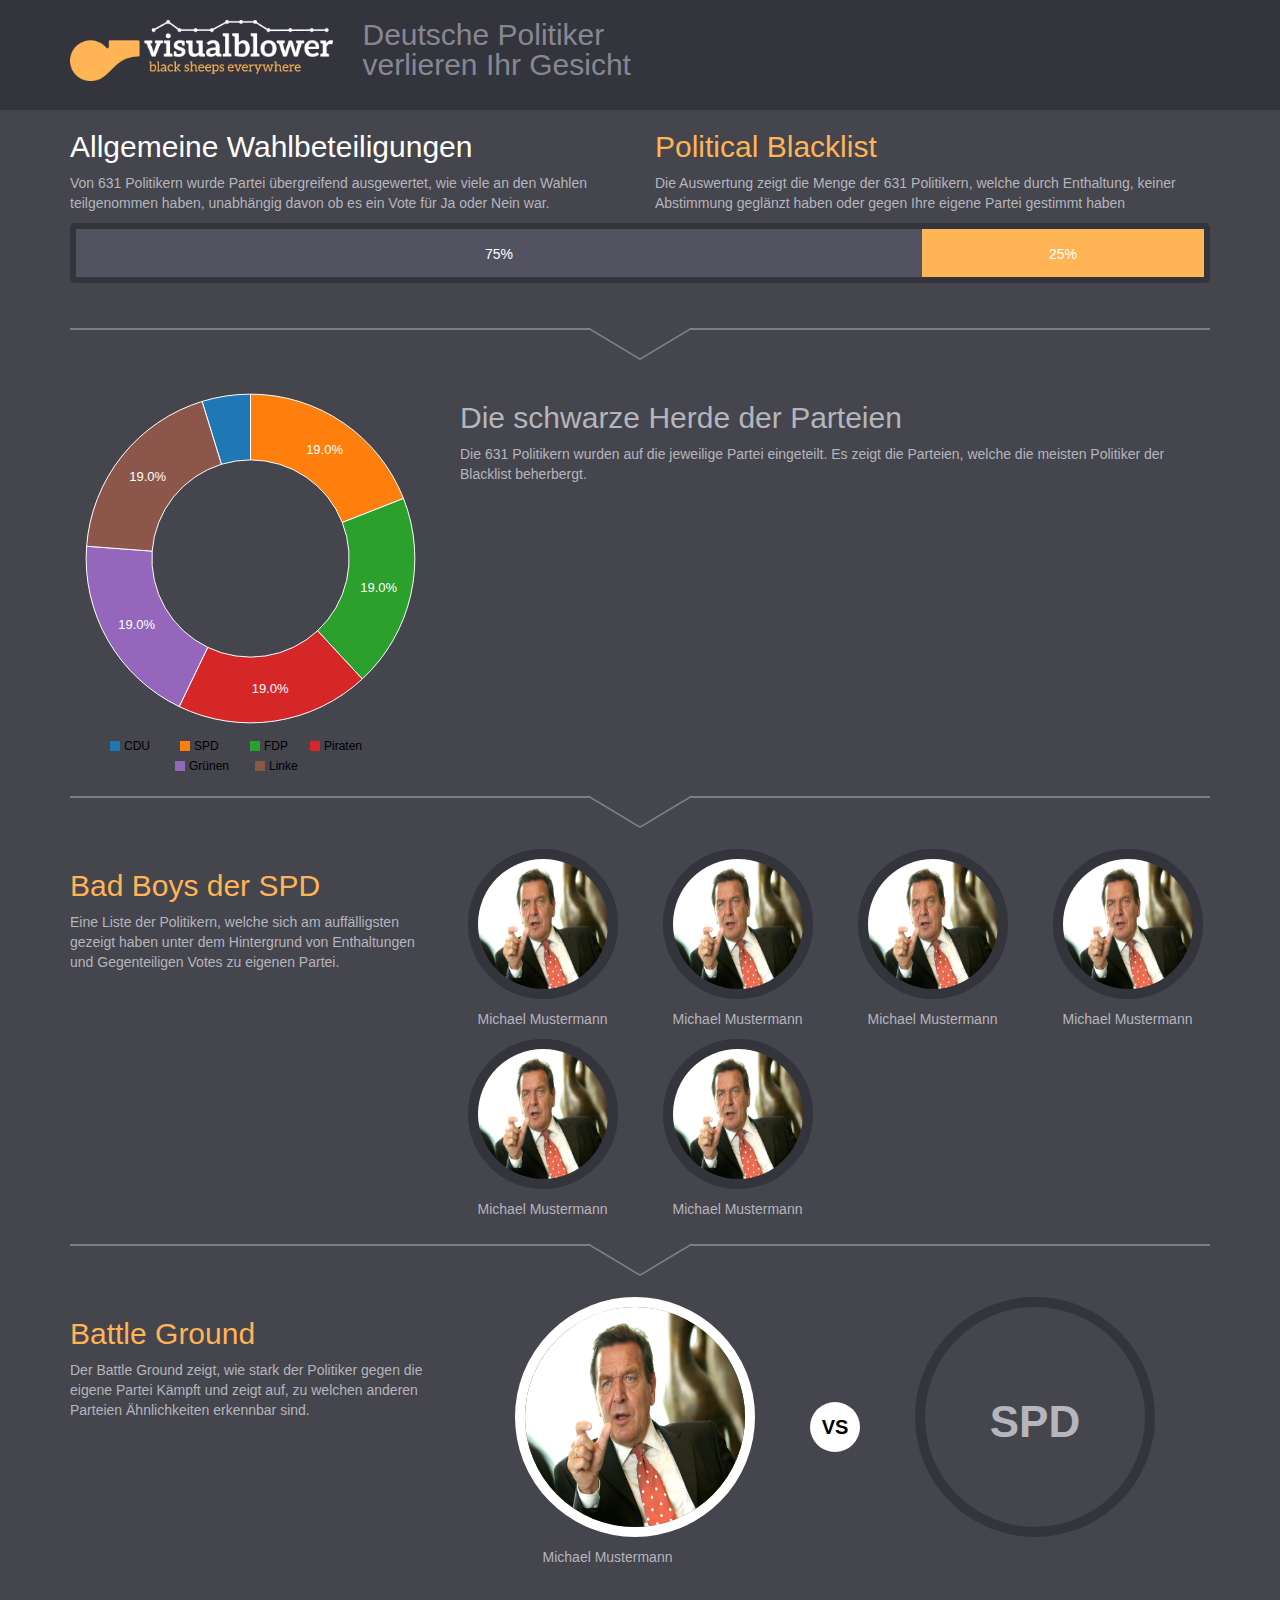
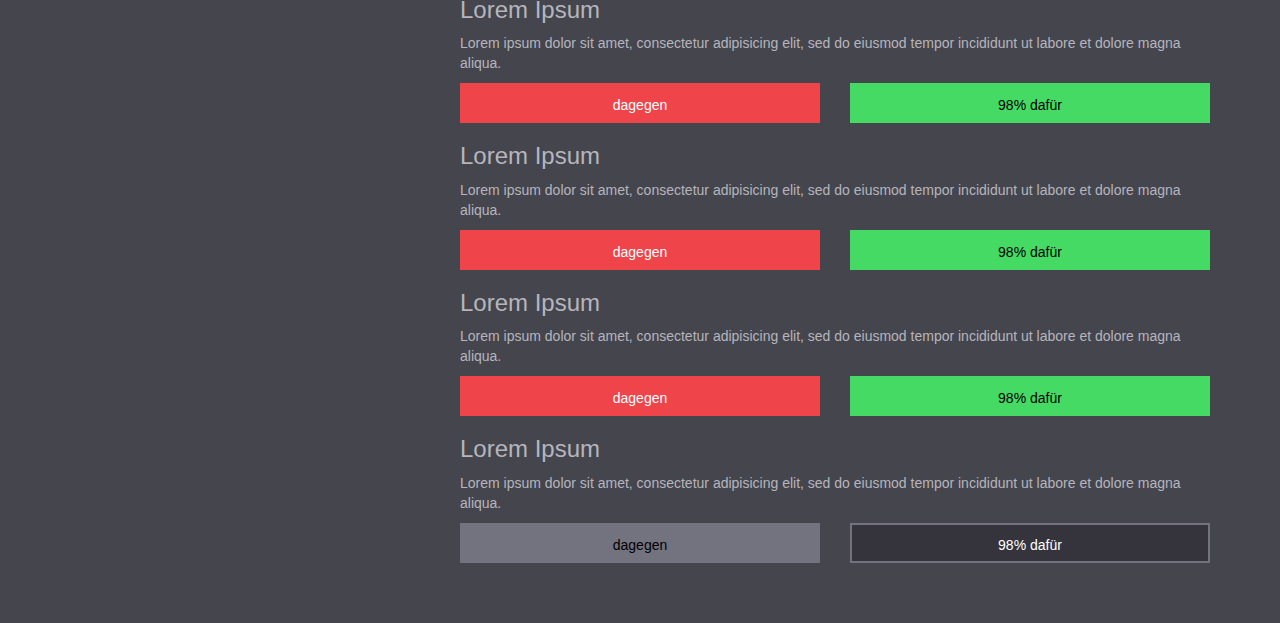
==== htdocs/index3.html @ 6023934c "Add separator and update markup" ====
<!DOCTYPE html>
<html>
  <head>
    <title>
      Visualblower
    </title>
    <meta charset="utf-8">
    <link rel="stylesheet" href="css/bootstrap.min.css" />
    <link rel="stylesheet" href="css/bootstrap-theme.min.css" />
    <link href="css/c3.css" rel="stylesheet" type="text/css" />
    <script src="js/d3.v3.min.js" charset="utf-8"></script>
    <script src="js/c3.min.js" charset="utf-8"></script>
    <script src="js/underscore.js" charset="utf-8"></script>
    <script src="js/jquery-1.11.1.min.js" charset="utf-8"></script>
    <script src="data/output.js" charset="utf-8"></script>
    <script type="text/javascript" charset="utf-8">
      $(function() {
        
        var irregularities_grouped_in_parties = c3.generate({
          bindto: '#irregularities_grouped_in_parties_chart',
          data: {
            columns: [
              ['CDU', 30],
              ['SPD', 120],
              ['FDP', 120],
              ['Piraten', 120],
              ['Grünen', 120],
              ['Linke', 120]
            ],
            type: 'donut'
          },
          donut: {
            onclick: function (d, i) { console.log(d, i); },
            onmouseover: function (d, i) { console.log(d, i); },
            onmouseout: function (d, i) { console.log(d, i); }
          }
        });
        
      });
    </script>
    <style type="text/css" media="screen">
      body {
        background-color: #45454d;
        color: #b5b5bd;
      }
      
      .separator {
        background-image: url("images/separator.png");
        height: 33px;
        background-repeat: no-repeat;
        background-position: center;
        margin-top: 15px;
        margin-bottom: 20px;
      }
      
      #irregularities_grouped_in_parties_chart {
        height: 400px;
      }
      
      /************************************/
      
      .regular-people-description {
        
      }
      
      .regular-people-description h2 {
        color: #FFFFFF;
      }
      
      .irregular-people-description {
      }
      
      .irregular-people-description h2 {
        color: #ffb456;
      }
      
      .bar-chart {
        background-color: #525260;
        height: 60px;
        overflow: hidden;
        margin-bottom: 30px;
        overflow: hidden;
        border-radius: 5px;
        border: 6px solid #34343c;
        text-align: center;
        color: #FFFFFF;
        line-height: 50px;
      }
      
      .bar-chart .regular {
        background-color: #525260;
        width: 75%;
        height: 60px;
        float: left;
      }
      
      .bar-chart .irregular {
        background-color: #ffb456;
        width: 25%;
        height: 60px;
        float: left;
      }
      
      
      
      
      .irregularities-grouped-in-parties {
      }
      
      .irregularities-grouped-in-parties h2 {
        color: #ffb456;
      }
      
      
      
      
      .bad-boys {
        
      }
      
      .bad-boys h2 {
        color: #ffb456;
      }
      
      .head-with-name-label {
        
      }
      
      .head-with-name-label .head {
        width: 150px;
        height: 150px;
        margin: 0 auto;
      }
      
      .head-with-name-label .head img {
        width: 150px;
        height: 150px;
        border-radius: 75px;
        border: 10px solid #34343c;
      }
      
      .head-with-name-label:hover .head img {
        border: 10px solid #FFFFFF;
      }
      
      .head-with-name-label .name-label {
        text-align: center;
        margin-bottom: 10px;
        padding-top: 10px;
      }
      
      
      
      .battle-ground {
      }
      
      .battle-ground h2 {
        color: #ffb456;
      }
      
      
      .versus-head-with-name-label {
        
      }
      
      .versus-head-with-name-label .head {
        width: 240px;
        height: 240px;
        margin: 0 0 0 auto;
      }
      
      .versus-head-with-name-label .head img {
        width: 240px;
        height: 240px;
        border-radius: 120px;
        border: 10px solid #FFFFFF;
      }
      
      .versus-head-with-name-label .name-label {
        text-align: center;
        margin-bottom: 10px;
        padding-top: 10px;
      }
      
      
      
      
      
      .declined div {
        height: 40px;
        line-height: 40px;
        background-color: #F0444B;
        border: 2px solid #F0444B;
        color: #FFFFFF;
        text-align: center;
      }
      
      .accepted div {
        height: 40px;
        line-height: 40px;
        background-color: #45DA64;
        border: 2px solid #45DA64;
        color: #000000;
        text-align: center;
      }
      
      .without-vote div {
        height: 40px;
        line-height: 40px;
        background-color: #737380;
        border: 2px solid #737380;
        color: #000000;
        text-align: center;
      }
      
      .avoided-vote div {
        height: 40px;
        line-height: 40px;
        background-color: #35343C;
        border: 2px solid #737380;
        color: #FFFFFF;
        text-align: center;
      }
      
      .versus-head {
        
      }
      
      .versus-label {
      }
      
      .versus-label .versus-label-text {
        width: 50px;
        height: 50px;
        text-align: center;
        line-height: 50px;
        background-color: #FFFFFF;
        border-radius: 25px;
        font-size: 20px;
        color: black;
        font-weight: bold;
        text-transform: uppercase;
        padding: 0;
        margin-top: 105px;
        margin-left: auto;
        margin-right: auto;
      }
      
      
      .versus-party-name {
        width: 240px;
        height: 240px;
        border-radius: 120px;
        border: 10px solid #34343c;
        text-align: center;
        line-height: 230px;
        font-size: 44px;
        font-weight: bold;
        margin: 0 auto 0 0;
      }
      
    </style>
  </head>
  <body>
    
    <div style="background-color: #34343C; padding-top: 20px; padding-bottom: 20px;">
      <div class="container">
        <div class="row">
          <div class="col-md-3">
            <img src="images/visualblower-logo.png" style="width: 100%" />
          </div>
          <div class="col-md-9" style="color: #878793; font-size: 30px; font-weight: 400; line-height: 1em;">
            <p>Deutsche Politiker<br />
            verlieren Ihr Gesicht</p>
          </div>
        </div>
      </div>
    </div>
    
    <div class="container">
      <div class="row">
        <div class="col-md-6 regular-people-description">
          <h2>Allgemeine Wahlbeteiligungen</h2>
          <p>Von 631 Politikern wurde Partei übergreifend ausgewertet, wie viele an den Wahlen teilgenommen haben, unabhängig davon ob es ein Vote für Ja oder Nein war.</p>
        </div>
        <div class="col-md-6 irregular-people-description">
          <h2>Political Blacklist</h2>
          <p>Die Auswertung zeigt die Menge der 631 Politikern, welche durch Enthaltung, keiner Abstimmung geglänzt haben oder gegen Ihre eigene Partei gestimmt haben</p>
        </div>
        <div class="col-md-12">
          <div class="bar-chart">
            <div class="regular">75%</div>
            <div class="irregular">25%</div>
          </div>
        </div>
      </div>
      
      <div class="separator"></div>
      
      <div class="row">
        <div class="col-md-4 irregularities-grouped-in-parties">
          <div id="irregularities_grouped_in_parties_chart"></div>
        </div>
        <div class="col-md-8">
          <h2>Die schwarze Herde der Parteien</h2>
          <p>Die 631 Politikern wurden auf die jeweilige Partei eingeteilt. Es zeigt die Parteien, welche die meisten Politiker der Blacklist beherbergt.</p>
        </div>
      </div>
      
      <div class="separator"></div>
      
      <div class="row">
        <div class="col-md-4 bad-boys">
          <h2>Bad Boys der SPD</h2>
          <p>Eine Liste der Politikern, welche sich am auffälligsten gezeigt haben unter dem Hintergrund von Enthaltungen und Gegenteiligen Votes zu eigenen Partei.</p>
        </div>
        <div class="col-md-8">
          <div class="row">
            
            <div class="col-xs-3">
              <div class="head-with-name-label">
                <div class="head">
                  <img src="images/head.jpg" style="width: 100%;" />
                </div>
                <div class="name-label">
                  Michael Mustermann
                </div>
              </div>
            </div>
            
            <div class="col-xs-3">
              <div class="head-with-name-label">
                <div class="head">
                  <img src="images/head.jpg" style="width: 100%;" />
                </div>
                <div class="name-label">
                  Michael Mustermann
                </div>
              </div>
            </div>
            
            <div class="col-xs-3">
              <div class="head-with-name-label">
                <div class="head">
                  <img src="images/head.jpg" style="width: 100%;" />
                </div>
                <div class="name-label">
                  Michael Mustermann
                </div>
              </div>
            </div>
            
            <div class="col-xs-3">
              <div class="head-with-name-label">
                <div class="head">
                  <img src="images/head.jpg" style="width: 100%;" />
                </div>
                <div class="name-label">
                  Michael Mustermann
                </div>
              </div>
            </div>
            
            <div class="col-xs-3">
              <div class="head-with-name-label">
                <div class="head">
                  <img src="images/head.jpg" style="width: 100%;" />
                </div>
                <div class="name-label">
                  Michael Mustermann
                </div>
              </div>
            </div>
            
            <div class="col-xs-3">
              <div class="head-with-name-label">
                <div class="head">
                  <img src="images/head.jpg" style="width: 100%;" />
                </div>
                <div class="name-label">
                  Michael Mustermann
                </div>
              </div>
            </div>
            
          </div>
        </div>
      </div>
      
      <div class="separator"></div>
      
      <div class="row">
        <div class="col-md-4 battle-ground">
          <h2>Battle Ground</h2>
          <p>Der Battle Ground zeigt, wie stark der Politiker gegen die eigene Partei Kämpft und zeigt auf, zu welchen anderen Parteien Ähnlichkeiten erkennbar sind.</p>
        </div>
        <div class="col-md-8">
          <div class="row">
            <div class="col-md-5 versus-head">
              
              
              <div class="versus-head-with-name-label">
                <div class="head">
                  <img src="images/head.jpg" style="width: 100%;" />
                </div>
                <div class="name-label">
                  Michael Mustermann
                </div>
              </div>
              
            </div>
            
            
            
            <div class="col-md-2 versus-label">
              <div class="versus-label-text">
                vs
              </div>
            </div>
            
            
            <div class="col-md-5 versus-party">
              
              
              <div class="versus-party-name">
                SPD
              </div>
              
              
            </div>
          </div>
          <div class="row">
            <div class="col-md-12">
              <h3>Lorem Ipsum</h3>
              <p>Lorem ipsum dolor sit amet, consectetur adipisicing elit, sed do eiusmod tempor incididunt ut labore et dolore magna aliqua. </p>
            </div>
            <div class="col-md-6 declined">
              <div>dagegen</div>
            </div>
            <div class="col-md-6 accepted">
              <div>98% dafür</div>
            </div>
          </div>
          <div class="row">
            <div class="col-md-12">
              <h3>Lorem Ipsum</h3>
              <p>Lorem ipsum dolor sit amet, consectetur adipisicing elit, sed do eiusmod tempor incididunt ut labore et dolore magna aliqua. </p>
            </div>
            <div class="col-md-6 declined">
              <div>dagegen</div>
            </div>
            <div class="col-md-6 accepted">
              <div>98% dafür</div>
            </div>
          </div>
          <div class="row">
            <div class="col-md-12">
              <h3>Lorem Ipsum</h3>
              <p>Lorem ipsum dolor sit amet, consectetur adipisicing elit, sed do eiusmod tempor incididunt ut labore et dolore magna aliqua. </p>
            </div>
            <div class="col-md-6 declined">
              <div>dagegen</div>
            </div>
            <div class="col-md-6 accepted">
              <div>98% dafür</div>
            </div>
          </div>
          <div class="row">
            <div class="col-md-12">
              <h3>Lorem Ipsum</h3>
              <p>Lorem ipsum dolor sit amet, consectetur adipisicing elit, sed do eiusmod tempor incididunt ut labore et dolore magna aliqua. </p>
            </div>
            <div class="col-md-6 without-vote">
              <div>dagegen</div>
            </div>
            <div class="col-md-6 avoided-vote">
              <div>98% dafür</div>
            </div>
          </div>
        </div>
      </div>
      
      <br />
      <br />
      <br />
      
    </div>
    
    
  </body>
</html>
---- htdocs/css/c3.css ----
/*-- Chart --*/

.c3 svg {
  font: 10px sans-serif;
}
.c3 path, .c3 line {
  fill: none;
  stroke: #000;
}
.c3 text {
  -webkit-user-select: none;
     -moz-user-select: none;
          user-select: none;
}

.c3-legend-item-tile,
.c3-xgrid-focus,
.c3-ygrid,
.c3-event-rect,
.c3-bars path {
  shape-rendering: crispEdges;
}

.c3-chart-arc path {
  stroke: #fff;

}
.c3-chart-arc text {
  fill: #fff;
  font-size: 13px;
}

/*-- Axis --*/

.c3-axis-x .tick {
}
.c3-axis-x-label {
}

.c3-axis-y .tick {
}
.c3-axis-y-label {
}

.c3-axis-y2 .tick {
}
.c3-axis-y2-label {
}

/*-- Grid --*/

.c3-grid line {
  stroke: #aaa;
}
.c3-grid text {
  fill: #aaa;
}
.c3-xgrid, .c3-ygrid {
  stroke-dasharray: 3 3;
}
.c3-xgrid-focus {
}

/*-- Text on Chart --*/

.c3-text {
}

.c3-text.c3-empty {
  fill: #808080;
  font-size: 2em;
}

/*-- Line --*/

.c3-line {
  stroke-width: 1px;
}
/*-- Point --*/

.c3-circle._expanded_ {
  stroke-width: 1px;
  stroke: white;
}
.c3-selected-circle {
  fill: white;
  stroke-width: 2px;
}

/*-- Bar --*/

.c3-bar {
  stroke-width: 0;
}
.c3-bar._expanded_ {
  fill-opacity: 0.75;
}

/*-- Arc --*/

.c3-chart-arcs-title {
  font-size: 1.3em;
}

/*-- Focus --*/

.c3-target.c3-focused path.c3-line, .c3-target.c3-focused path.c3-step {
  stroke-width: 2px;
}

/*-- Region --*/

.c3-region {
  fill: steelblue;
  fill-opacity: .1;
}

/*-- Brush --*/

.c3-brush .extent {
  fill-opacity: .1;
}

/*-- Select - Drag --*/

.c3-dragarea {
}

/*-- Legend --*/

.c3-legend-item {
  font-size: 12px;
}

/*-- Tooltip --*/

.c3-tooltip {
  border-collapse:collapse;
  border-spacing:0;
  background-color:#fff;
  empty-cells:show;
  -webkit-box-shadow: 7px 7px 12px -9px rgb(119,119,119);
     -moz-box-shadow: 7px 7px 12px -9px rgb(119,119,119);
          box-shadow: 7px 7px 12px -9px rgb(119,119,119);
  opacity: 0.9;
}
.c3-tooltip tr {
  border:1px solid #CCC;
}
.c3-tooltip th {
  background-color: #aaa;
  font-size:14px;
  padding:2px 5px;
  text-align:left;
  color:#FFF;
}
.c3-tooltip td {
  font-size:13px;
  padding: 3px 6px;
  background-color:#fff;
  border-left:1px dotted #999;
}
.c3-tooltip td > span {
  display: inline-block;
  width: 10px;
  height: 10px;
  margin-right: 6px;
}
.c3-tooltip td.value{
  text-align: right;
}

.c3-area {
  stroke-width: 0;
  opacity: 0.2;
}

.c3-chart-arcs .c3-chart-arcs-background {
  fill: #e0e0e0;
  stroke: none;
}
.c3-chart-arcs .c3-chart-arcs-gauge-unit {
  fill: #000;
  font-size: 16px;
}
.c3-chart-arcs .c3-chart-arcs-gauge-max {
  fill: #777;
}
.c3-chart-arcs .c3-chart-arcs-gauge-min {
  fill: #777;
}

.c3-chart-arc .c3-gauge-value {
  fill: #000;
  font-size: 28px;
}
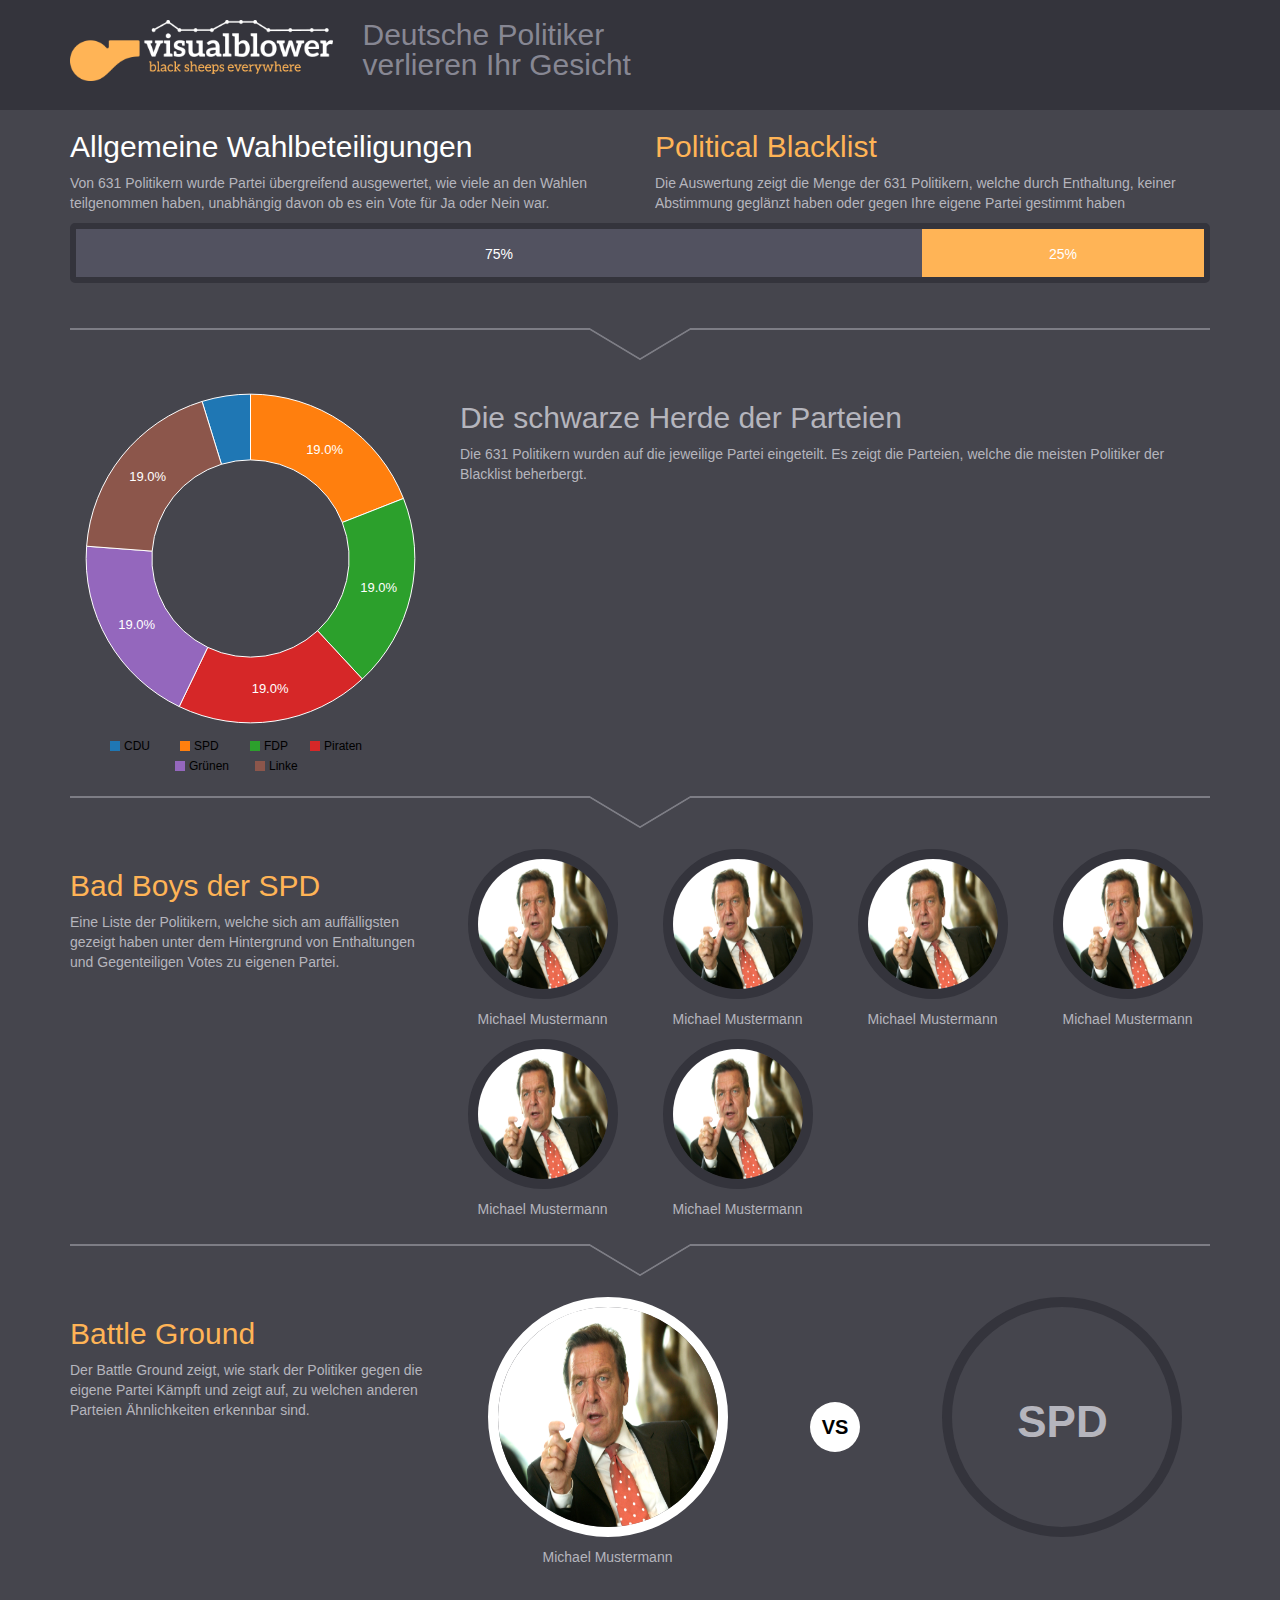
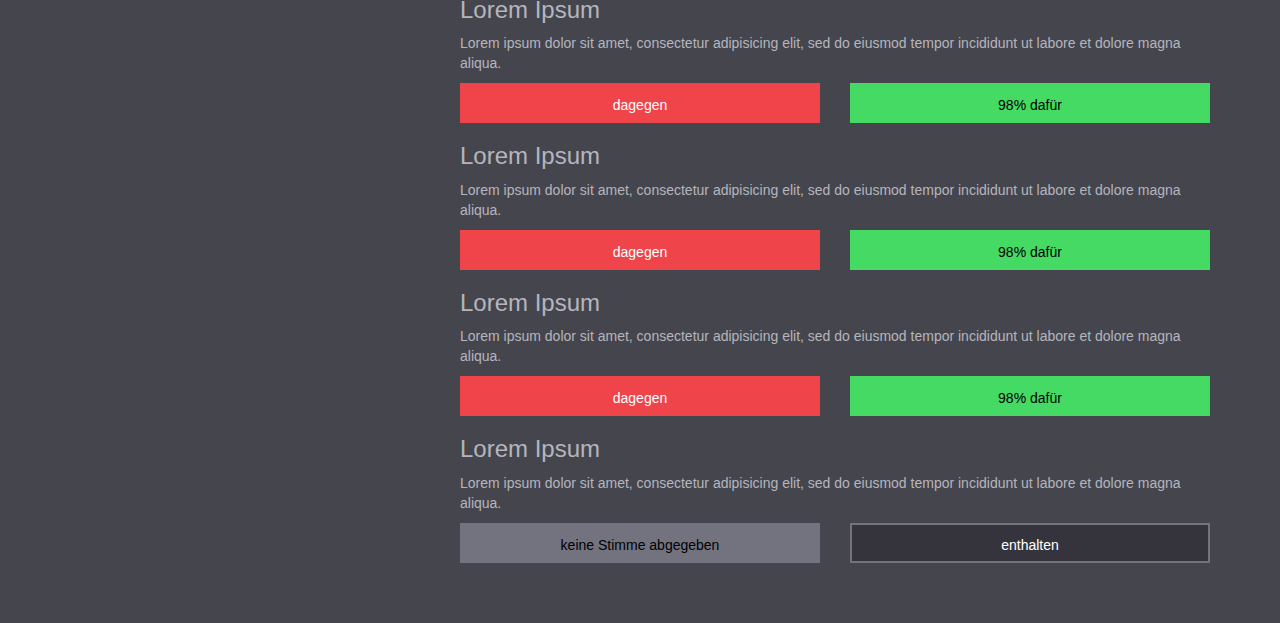
==== commit 5c1add1f: "Update Heads, update text and styles for vs section" ====
--- a/htdocs/index3.html
+++ b/htdocs/index3.html
@@ -166,7 +166,7 @@
       .versus-head-with-name-label .head {
         width: 240px;
         height: 240px;
-        margin: 0 0 0 auto;
+        margin: 0 auto 0 auto;
       }
       
       .versus-head-with-name-label .head img {
@@ -256,7 +256,7 @@
         line-height: 230px;
         font-size: 44px;
         font-weight: bold;
-        margin: 0 auto 0 0;
+        margin: 0 auto 0 auto;
       }
       
     </style>
@@ -471,10 +471,10 @@
               <p>Lorem ipsum dolor sit amet, consectetur adipisicing elit, sed do eiusmod tempor incididunt ut labore et dolore magna aliqua. </p>
             </div>
             <div class="col-md-6 without-vote">
-              <div>dagegen</div>
+              <div>keine Stimme abgegeben</div>
             </div>
             <div class="col-md-6 avoided-vote">
-              <div>98% dafür</div>
+              <div>enthalten</div>
             </div>
           </div>
         </div>
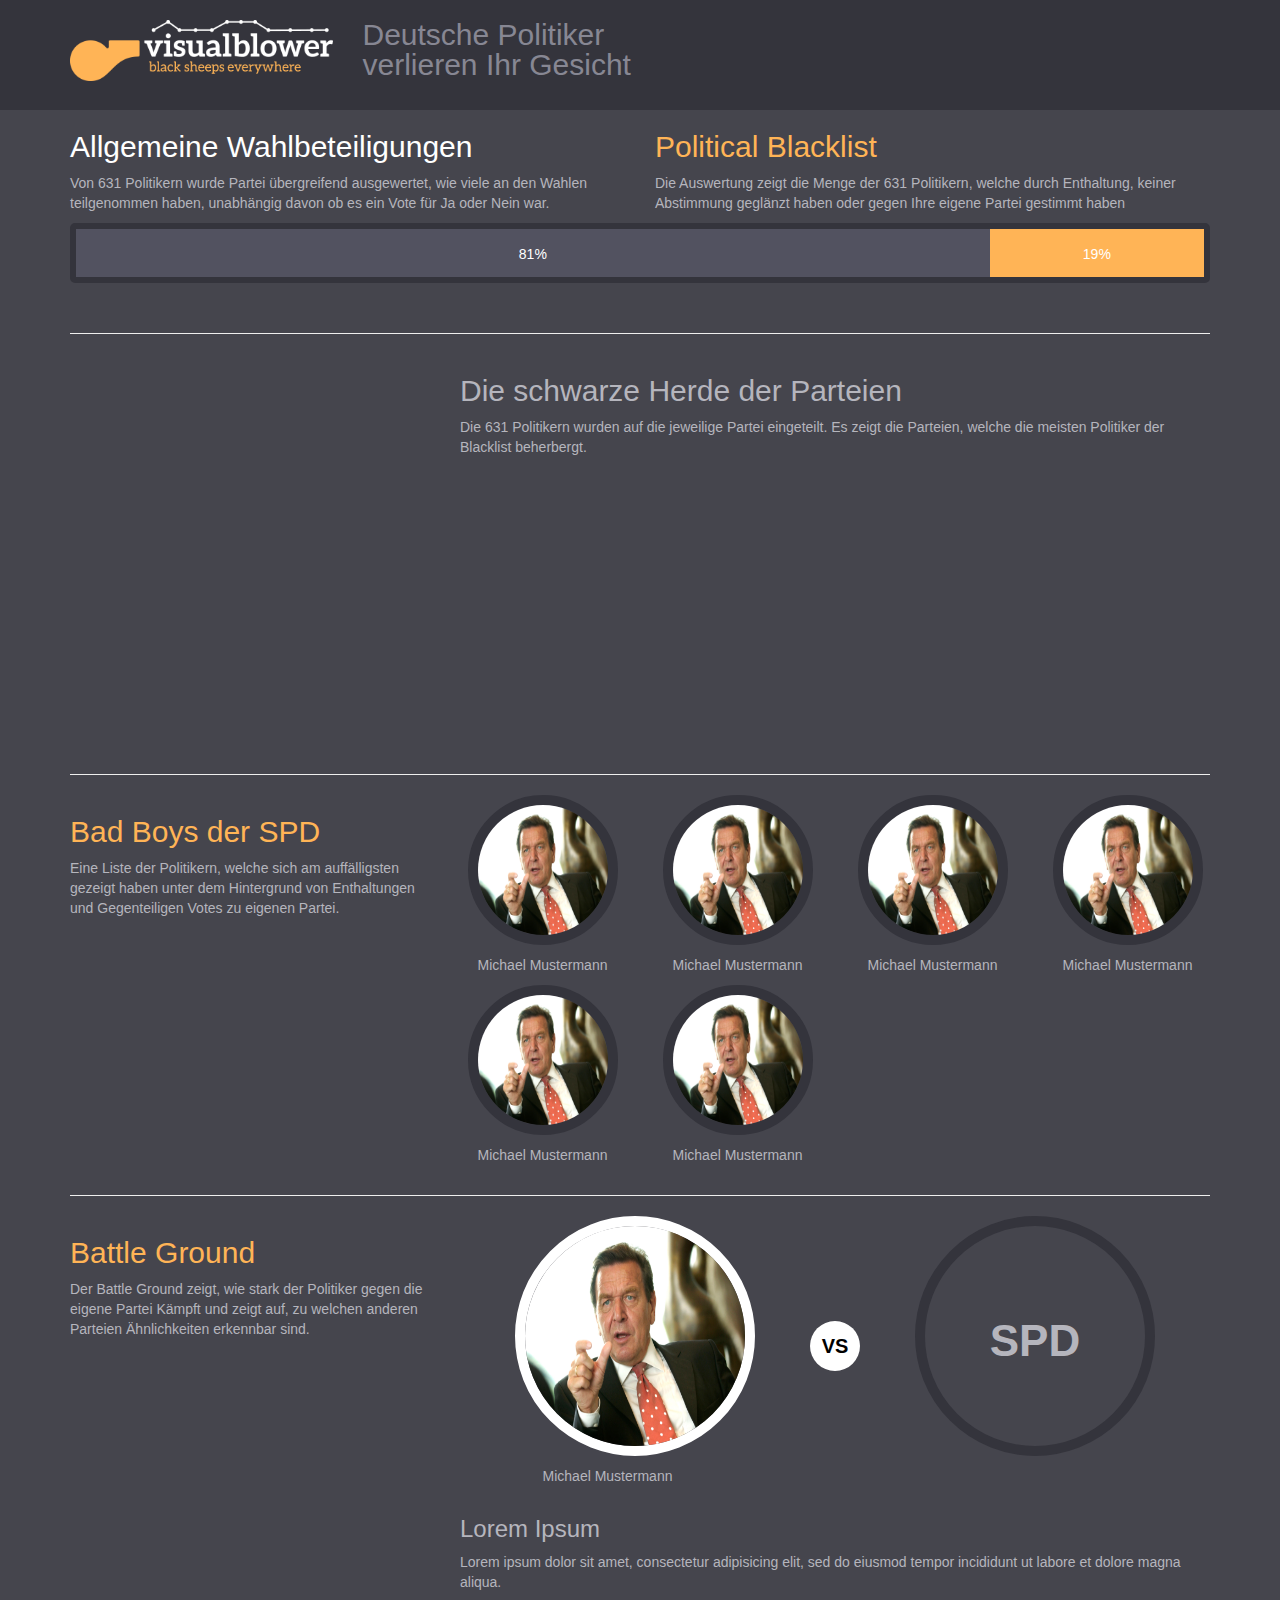
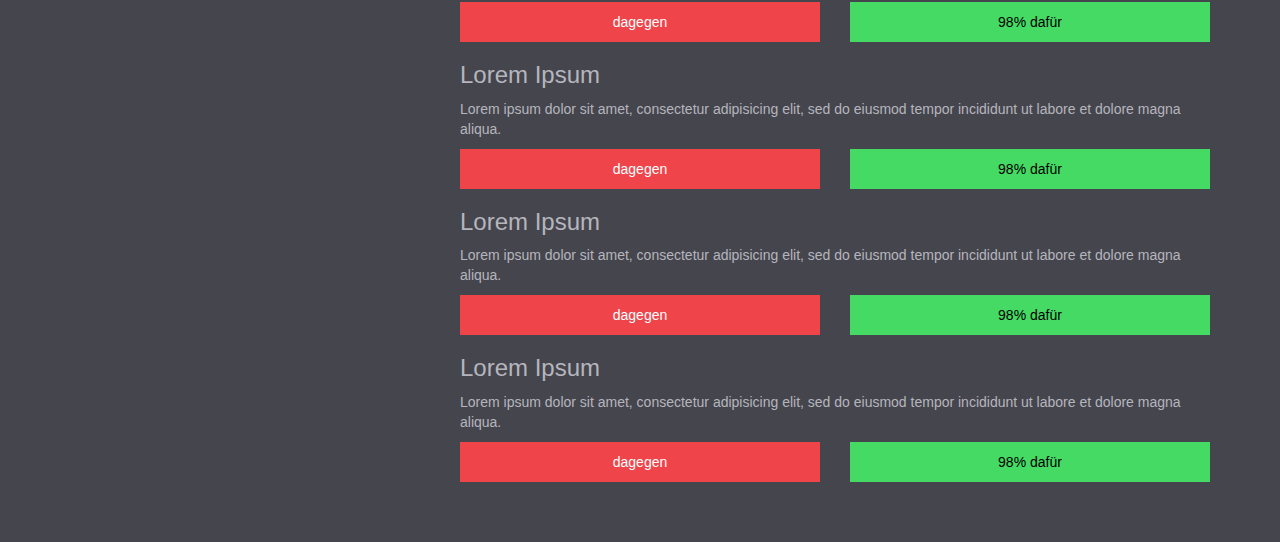
==== commit 610d6640: "Daten anbindung" ====
--- a/htdocs/index3.html
+++ b/htdocs/index3.html
@@ -15,18 +15,42 @@
     <script src="data/output.js" charset="utf-8"></script>
     <script type="text/javascript" charset="utf-8">
       $(function() {
-        
+
+        var irregularities_grouped_in_parties_data;
+
+        // Gauge
+
+        var tot_reg = parseInt(100.0 * (outputData.totals.count - outputData.totals.badboys)/outputData.totals.count + .5);
+        var tot_irr = parseInt(100.0 * outputData.totals.badboys/outputData.totals.count + .5);
+        $('div.regular').width(tot_reg + '%');
+        $('div.irregular').width(tot_irr + '%');
+        $('div.regular').text(tot_reg + '%');
+        $('div.irregular').text(tot_irr + '%');
+        $('div.regular').click(function() {
+            irregularities_grouped_in_parties.load({
+                columns: _.chain(outputData.parties)
+                    .map(function(party) { return [party['name'], party['count']] } )
+                    .value(),
+            });
+        });
+        $('div.irregular').click(function() {
+            irregularities_grouped_in_parties.load({
+                columns: _.chain(outputData.parties)
+                    .map(function(party) { return [party['name'], party['count']] } )
+                    .value(),
+            });
+        });
+
+        // Pie chart
+
+        irregularities_grouped_in_parties_data = _.chain(outputData.parties)
+            .map(function(party) { return [party['name'], party['count']] } )
+            .value();
+
         var irregularities_grouped_in_parties = c3.generate({
           bindto: '#irregularities_grouped_in_parties_chart',
           data: {
-            columns: [
-              ['CDU', 30],
-              ['SPD', 120],
-              ['FDP', 120],
-              ['Piraten', 120],
-              ['Grünen', 120],
-              ['Linke', 120]
-            ],
+            columns: irregularities_grouped_in_parties_data,
             type: 'donut'
           },
           donut: {
@@ -35,7 +59,7 @@
             onmouseout: function (d, i) { console.log(d, i); }
           }
         });
-        
+
       });
     </script>
     <style type="text/css" media="screen">
@@ -43,37 +67,28 @@
         background-color: #45454d;
         color: #b5b5bd;
       }
-      
-      .separator {
-        background-image: url("images/separator.png");
-        height: 33px;
-        background-repeat: no-repeat;
-        background-position: center;
-        margin-top: 15px;
-        margin-bottom: 20px;
-      }
-      
+
       #irregularities_grouped_in_parties_chart {
         height: 400px;
       }
-      
+
       /************************************/
-      
+
       .regular-people-description {
-        
-      }
-      
+
+      }
+
       .regular-people-description h2 {
         color: #FFFFFF;
       }
-      
+
       .irregular-people-description {
       }
-      
+
       .irregular-people-description h2 {
         color: #ffb456;
       }
-      
+
       .bar-chart {
         background-color: #525260;
         height: 60px;
@@ -86,149 +101,145 @@
         color: #FFFFFF;
         line-height: 50px;
       }
-      
+
       .bar-chart .regular {
         background-color: #525260;
         width: 75%;
         height: 60px;
         float: left;
       }
-      
+
       .bar-chart .irregular {
         background-color: #ffb456;
         width: 25%;
         height: 60px;
         float: left;
       }
-      
-      
-      
-      
+
+
+
+
       .irregularities-grouped-in-parties {
       }
-      
+
       .irregularities-grouped-in-parties h2 {
         color: #ffb456;
       }
-      
-      
-      
-      
+
+
+
+
       .bad-boys {
-        
-      }
-      
+
+      }
+
       .bad-boys h2 {
         color: #ffb456;
       }
-      
+
       .head-with-name-label {
-        
-      }
-      
+
+      }
+
       .head-with-name-label .head {
         width: 150px;
         height: 150px;
         margin: 0 auto;
       }
-      
+
       .head-with-name-label .head img {
         width: 150px;
         height: 150px;
         border-radius: 75px;
         border: 10px solid #34343c;
       }
-      
+
       .head-with-name-label:hover .head img {
         border: 10px solid #FFFFFF;
       }
-      
+
       .head-with-name-label .name-label {
         text-align: center;
         margin-bottom: 10px;
         padding-top: 10px;
       }
-      
-      
-      
+
+
+
       .battle-ground {
       }
-      
+
       .battle-ground h2 {
         color: #ffb456;
       }
-      
-      
+
+
       .versus-head-with-name-label {
-        
-      }
-      
+
+      }
+
       .versus-head-with-name-label .head {
         width: 240px;
         height: 240px;
-        margin: 0 auto 0 auto;
-      }
-      
+        margin: 0 0 0 auto;
+      }
+
       .versus-head-with-name-label .head img {
         width: 240px;
         height: 240px;
         border-radius: 120px;
         border: 10px solid #FFFFFF;
       }
-      
+
       .versus-head-with-name-label .name-label {
         text-align: center;
         margin-bottom: 10px;
         padding-top: 10px;
       }
-      
-      
-      
-      
-      
+
+
+
+
+
       .declined div {
         height: 40px;
         line-height: 40px;
         background-color: #F0444B;
-        border: 2px solid #F0444B;
         color: #FFFFFF;
         text-align: center;
       }
-      
+
       .accepted div {
         height: 40px;
         line-height: 40px;
         background-color: #45DA64;
-        border: 2px solid #45DA64;
         color: #000000;
         text-align: center;
       }
-      
+
       .without-vote div {
         height: 40px;
         line-height: 40px;
-        background-color: #737380;
-        border: 2px solid #737380;
+        background-color: #45DA64;
         color: #000000;
         text-align: center;
       }
-      
+
       .avoided-vote div {
         height: 40px;
         line-height: 40px;
         background-color: #35343C;
-        border: 2px solid #737380;
         color: #FFFFFF;
         text-align: center;
       }
-      
+
       .versus-head {
-        
-      }
-      
+
+      }
+
       .versus-label {
       }
-      
+
       .versus-label .versus-label-text {
         width: 50px;
         height: 50px;
@@ -245,8 +256,8 @@
         margin-left: auto;
         margin-right: auto;
       }
-      
-      
+
+
       .versus-party-name {
         width: 240px;
         height: 240px;
@@ -256,13 +267,13 @@
         line-height: 230px;
         font-size: 44px;
         font-weight: bold;
-        margin: 0 auto 0 auto;
-      }
-      
+        margin: 0 auto 0 0;
+      }
+
     </style>
   </head>
   <body>
-    
+
     <div style="background-color: #34343C; padding-top: 20px; padding-bottom: 20px;">
       <div class="container">
         <div class="row">
@@ -276,7 +287,7 @@
         </div>
       </div>
     </div>
-    
+
     <div class="container">
       <div class="row">
         <div class="col-md-6 regular-people-description">
@@ -294,9 +305,9 @@
           </div>
         </div>
       </div>
-      
-      <div class="separator"></div>
-      
+
+      <hr />
+
       <div class="row">
         <div class="col-md-4 irregularities-grouped-in-parties">
           <div id="irregularities_grouped_in_parties_chart"></div>
@@ -306,9 +317,9 @@
           <p>Die 631 Politikern wurden auf die jeweilige Partei eingeteilt. Es zeigt die Parteien, welche die meisten Politiker der Blacklist beherbergt.</p>
         </div>
       </div>
-      
-      <div class="separator"></div>
-      
+
+      <hr />
+
       <div class="row">
         <div class="col-md-4 bad-boys">
           <h2>Bad Boys der SPD</h2>
@@ -316,7 +327,7 @@
         </div>
         <div class="col-md-8">
           <div class="row">
-            
+
             <div class="col-xs-3">
               <div class="head-with-name-label">
                 <div class="head">
@@ -327,7 +338,7 @@
                 </div>
               </div>
             </div>
-            
+
             <div class="col-xs-3">
               <div class="head-with-name-label">
                 <div class="head">
@@ -338,7 +349,7 @@
                 </div>
               </div>
             </div>
-            
+
             <div class="col-xs-3">
               <div class="head-with-name-label">
                 <div class="head">
@@ -349,7 +360,7 @@
                 </div>
               </div>
             </div>
-            
+
             <div class="col-xs-3">
               <div class="head-with-name-label">
                 <div class="head">
@@ -360,7 +371,7 @@
                 </div>
               </div>
             </div>
-            
+
             <div class="col-xs-3">
               <div class="head-with-name-label">
                 <div class="head">
@@ -371,7 +382,7 @@
                 </div>
               </div>
             </div>
-            
+
             <div class="col-xs-3">
               <div class="head-with-name-label">
                 <div class="head">
@@ -382,13 +393,13 @@
                 </div>
               </div>
             </div>
-            
+
           </div>
         </div>
       </div>
-      
-      <div class="separator"></div>
-      
+
+      <hr />
+
       <div class="row">
         <div class="col-md-4 battle-ground">
           <h2>Battle Ground</h2>
@@ -397,8 +408,8 @@
         <div class="col-md-8">
           <div class="row">
             <div class="col-md-5 versus-head">
-              
-              
+
+
               <div class="versus-head-with-name-label">
                 <div class="head">
                   <img src="images/head.jpg" style="width: 100%;" />
@@ -407,26 +418,26 @@
                   Michael Mustermann
                 </div>
               </div>
-              
-            </div>
-            
-            
-            
+
+            </div>
+
+
+
             <div class="col-md-2 versus-label">
               <div class="versus-label-text">
                 vs
               </div>
             </div>
-            
-            
+
+
             <div class="col-md-5 versus-party">
-              
-              
+
+
               <div class="versus-party-name">
                 SPD
               </div>
-              
-              
+
+
             </div>
           </div>
           <div class="row">
@@ -470,22 +481,22 @@
               <h3>Lorem Ipsum</h3>
               <p>Lorem ipsum dolor sit amet, consectetur adipisicing elit, sed do eiusmod tempor incididunt ut labore et dolore magna aliqua. </p>
             </div>
-            <div class="col-md-6 without-vote">
-              <div>keine Stimme abgegeben</div>
-            </div>
-            <div class="col-md-6 avoided-vote">
-              <div>enthalten</div>
+            <div class="col-md-6 declined">
+              <div>dagegen</div>
+            </div>
+            <div class="col-md-6 accepted">
+              <div>98% dafür</div>
             </div>
           </div>
         </div>
       </div>
-      
+
       <br />
       <br />
       <br />
-      
+
     </div>
-    
-    
+
+
   </body>
-</html>+</html>
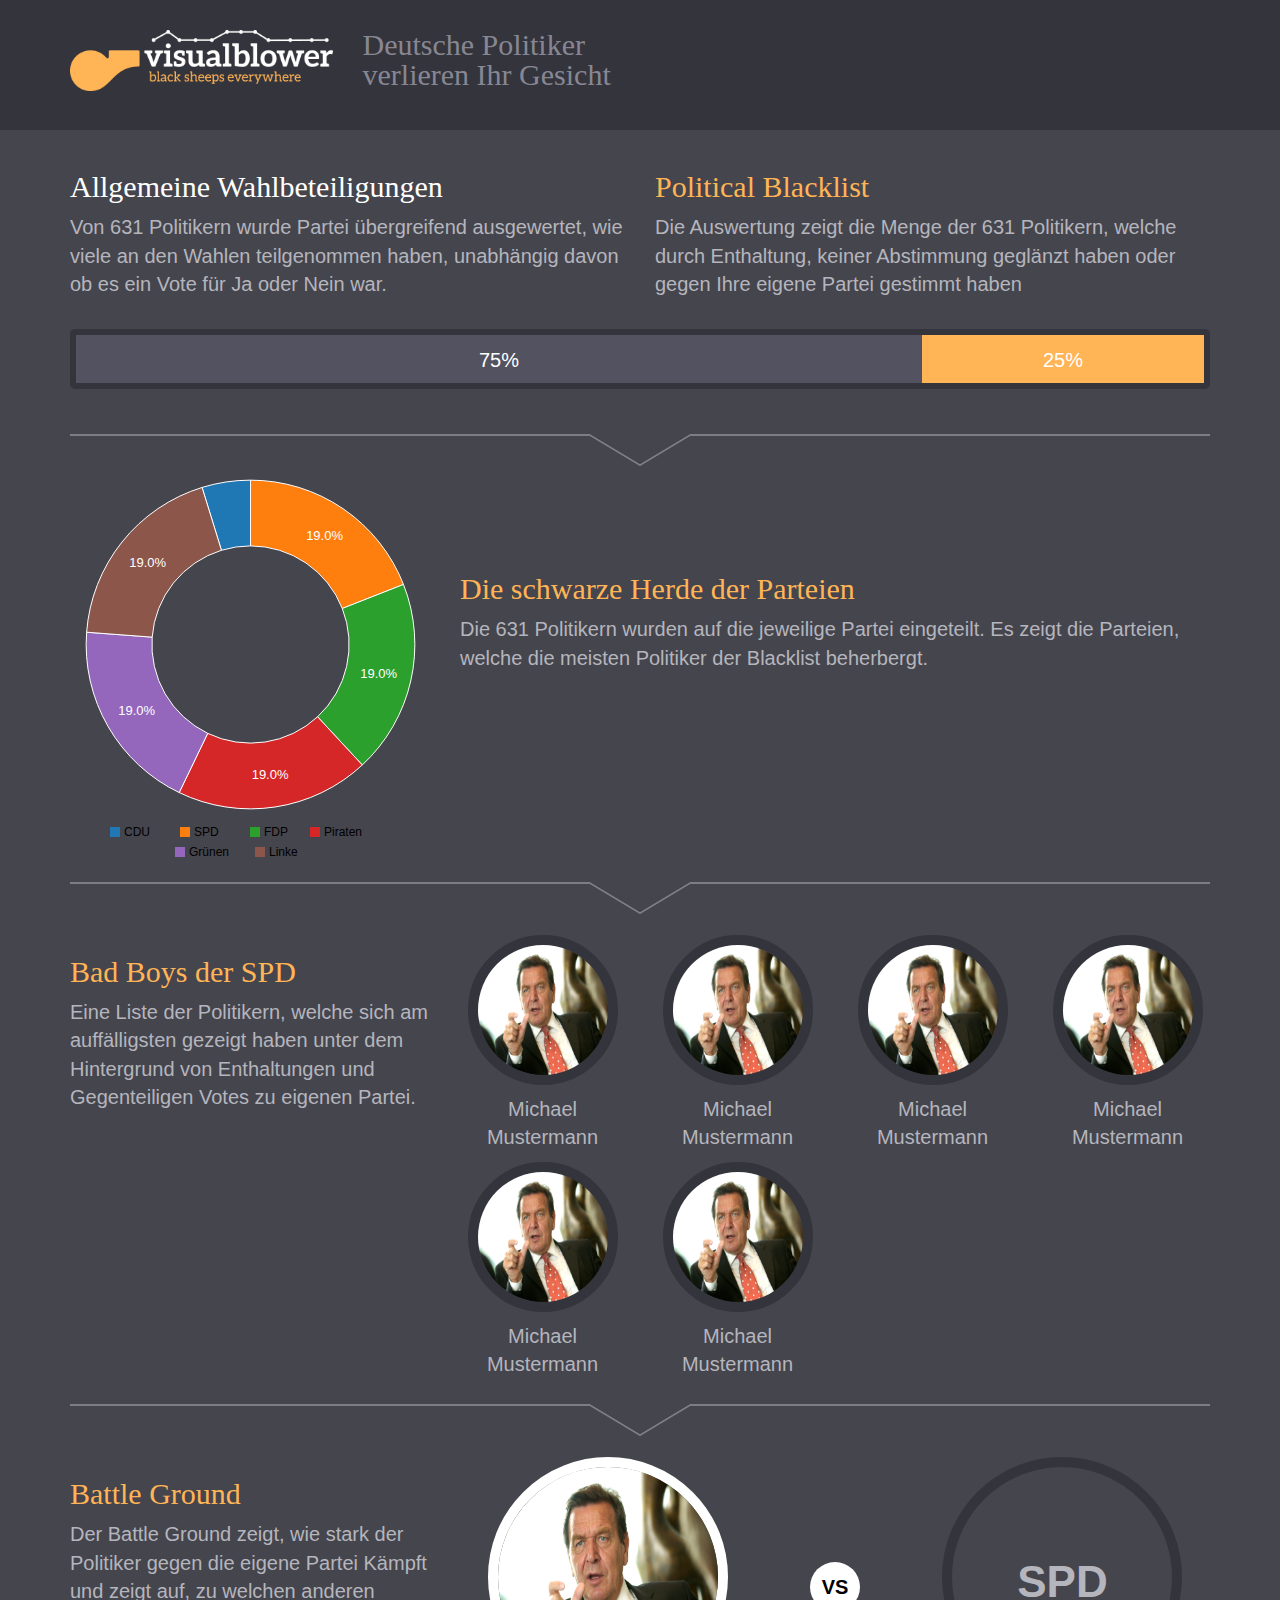
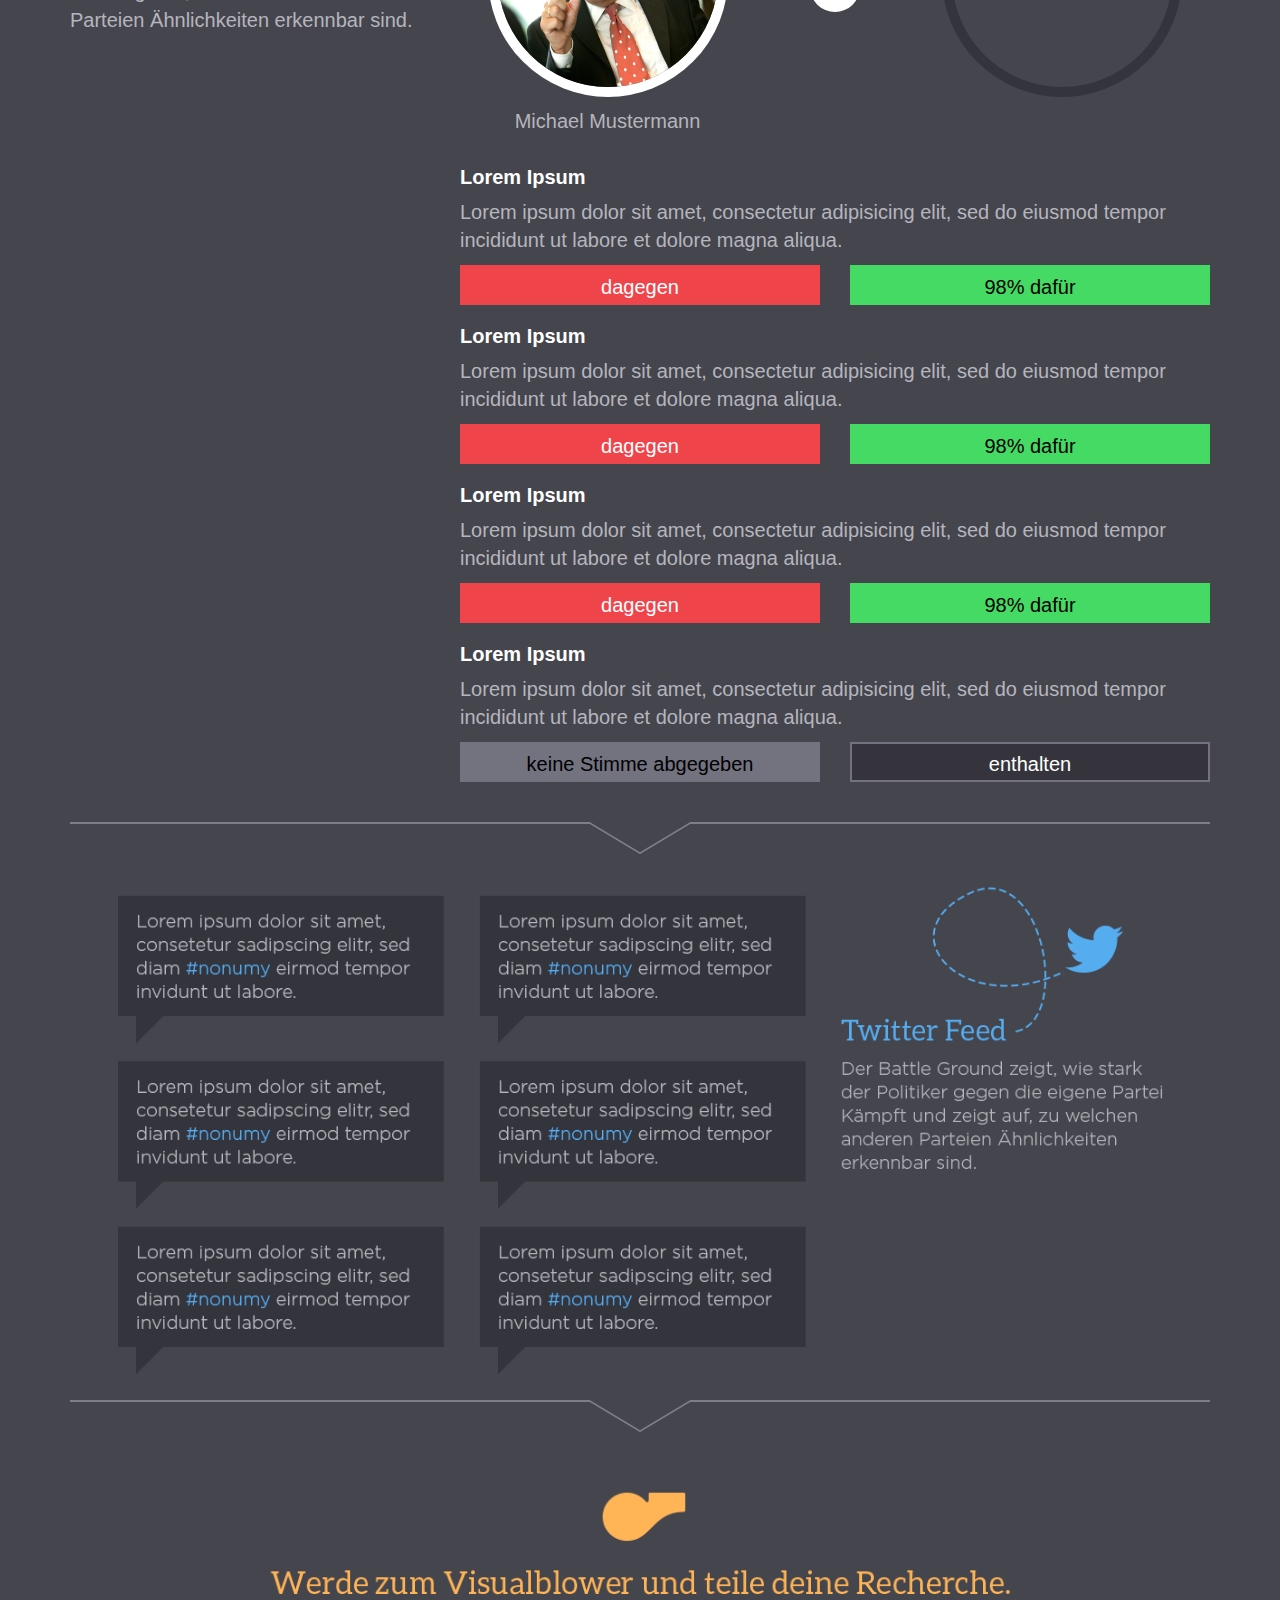
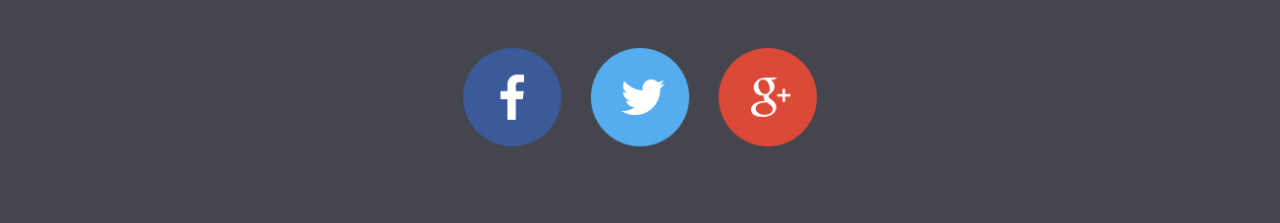
==== commit e88711ac: "Update markup and images" ====
--- a/htdocs/index3.html
+++ b/htdocs/index3.html
@@ -15,42 +15,18 @@
     <script src="data/output.js" charset="utf-8"></script>
     <script type="text/javascript" charset="utf-8">
       $(function() {
-
-        var irregularities_grouped_in_parties_data;
-
-        // Gauge
-
-        var tot_reg = parseInt(100.0 * (outputData.totals.count - outputData.totals.badboys)/outputData.totals.count + .5);
-        var tot_irr = parseInt(100.0 * outputData.totals.badboys/outputData.totals.count + .5);
-        $('div.regular').width(tot_reg + '%');
-        $('div.irregular').width(tot_irr + '%');
-        $('div.regular').text(tot_reg + '%');
-        $('div.irregular').text(tot_irr + '%');
-        $('div.regular').click(function() {
-            irregularities_grouped_in_parties.load({
-                columns: _.chain(outputData.parties)
-                    .map(function(party) { return [party['name'], party['count']] } )
-                    .value(),
-            });
-        });
-        $('div.irregular').click(function() {
-            irregularities_grouped_in_parties.load({
-                columns: _.chain(outputData.parties)
-                    .map(function(party) { return [party['name'], party['count']] } )
-                    .value(),
-            });
-        });
-
-        // Pie chart
-
-        irregularities_grouped_in_parties_data = _.chain(outputData.parties)
-            .map(function(party) { return [party['name'], party['count']] } )
-            .value();
-
+        
         var irregularities_grouped_in_parties = c3.generate({
           bindto: '#irregularities_grouped_in_parties_chart',
           data: {
-            columns: irregularities_grouped_in_parties_data,
+            columns: [
+              ['CDU', 30],
+              ['SPD', 120],
+              ['FDP', 120],
+              ['Piraten', 120],
+              ['Grünen', 120],
+              ['Linke', 120]
+            ],
             type: 'donut'
           },
           donut: {
@@ -59,36 +35,52 @@
             onmouseout: function (d, i) { console.log(d, i); }
           }
         });
-
+        
       });
     </script>
     <style type="text/css" media="screen">
       body {
         background-color: #45454d;
         color: #b5b5bd;
-      }
-
+        font-size: 20px;
+        font-family: "Gotham-Light", "Helvetica Neue", Arial, Sans-Serif;
+      }
+      
+      .separator {
+        background-image: url("images/separator.png");
+        height: 33px;
+        background-repeat: no-repeat;
+        background-position: center;
+        margin-top: 15px;
+        margin-bottom: 20px;
+      }
+      
+      h2 {
+        font-family: Aleo, 'Helvetica Neue';
+        font-size: 30px;
+      }
+      
       #irregularities_grouped_in_parties_chart {
         height: 400px;
       }
-
+      
       /************************************/
-
+      
       .regular-people-description {
-
-      }
-
+        
+      }
+      
       .regular-people-description h2 {
         color: #FFFFFF;
       }
-
+      
       .irregular-people-description {
       }
-
+      
       .irregular-people-description h2 {
         color: #ffb456;
       }
-
+      
       .bar-chart {
         background-color: #525260;
         height: 60px;
@@ -101,145 +93,149 @@
         color: #FFFFFF;
         line-height: 50px;
       }
-
+      
       .bar-chart .regular {
         background-color: #525260;
         width: 75%;
         height: 60px;
         float: left;
       }
-
+      
       .bar-chart .irregular {
         background-color: #ffb456;
         width: 25%;
         height: 60px;
         float: left;
       }
-
-
-
-
+      
+      
+      
+      
       .irregularities-grouped-in-parties {
       }
-
+      
       .irregularities-grouped-in-parties h2 {
         color: #ffb456;
       }
-
-
-
-
+      
+      
+      
+      
       .bad-boys {
-
-      }
-
+        
+      }
+      
       .bad-boys h2 {
         color: #ffb456;
       }
-
+      
       .head-with-name-label {
-
-      }
-
+        
+      }
+      
       .head-with-name-label .head {
         width: 150px;
         height: 150px;
         margin: 0 auto;
       }
-
+      
       .head-with-name-label .head img {
         width: 150px;
         height: 150px;
         border-radius: 75px;
         border: 10px solid #34343c;
       }
-
+      
       .head-with-name-label:hover .head img {
         border: 10px solid #FFFFFF;
       }
-
+      
       .head-with-name-label .name-label {
         text-align: center;
         margin-bottom: 10px;
         padding-top: 10px;
       }
-
-
-
+      
+      
+      
       .battle-ground {
       }
-
+      
       .battle-ground h2 {
         color: #ffb456;
       }
-
-
+      
+      
       .versus-head-with-name-label {
-
-      }
-
+        
+      }
+      
       .versus-head-with-name-label .head {
         width: 240px;
         height: 240px;
-        margin: 0 0 0 auto;
-      }
-
+        margin: 0 auto 0 auto;
+      }
+      
       .versus-head-with-name-label .head img {
         width: 240px;
         height: 240px;
         border-radius: 120px;
         border: 10px solid #FFFFFF;
       }
-
+      
       .versus-head-with-name-label .name-label {
         text-align: center;
         margin-bottom: 10px;
         padding-top: 10px;
       }
-
-
-
-
-
+      
+      
+      
+      
+      
       .declined div {
         height: 40px;
         line-height: 40px;
         background-color: #F0444B;
+        border: 2px solid #F0444B;
         color: #FFFFFF;
         text-align: center;
       }
-
+      
       .accepted div {
         height: 40px;
         line-height: 40px;
         background-color: #45DA64;
+        border: 2px solid #45DA64;
         color: #000000;
         text-align: center;
       }
-
+      
       .without-vote div {
         height: 40px;
         line-height: 40px;
-        background-color: #45DA64;
+        background-color: #737380;
+        border: 2px solid #737380;
         color: #000000;
         text-align: center;
       }
-
+      
       .avoided-vote div {
         height: 40px;
         line-height: 40px;
         background-color: #35343C;
+        border: 2px solid #737380;
         color: #FFFFFF;
         text-align: center;
       }
-
+      
       .versus-head {
-
-      }
-
+        
+      }
+      
       .versus-label {
       }
-
+      
       .versus-label .versus-label-text {
         width: 50px;
         height: 50px;
@@ -256,8 +252,8 @@
         margin-left: auto;
         margin-right: auto;
       }
-
-
+      
+      
       .versus-party-name {
         width: 240px;
         height: 240px;
@@ -267,27 +263,36 @@
         line-height: 230px;
         font-size: 44px;
         font-weight: bold;
-        margin: 0 auto 0 0;
-      }
-
+        margin: 0 auto 0 auto;
+      }
+      
+      .vote-line {
+      }
+      
+      .vote-line h3 {
+        color: #FFFFFF;
+        font-weight: bold;
+        font-size: 1em;
+      }
+      
     </style>
   </head>
   <body>
-
-    <div style="background-color: #34343C; padding-top: 20px; padding-bottom: 20px;">
+    
+    <div style="background-color: #34343C; padding-top: 30px; padding-bottom: 30px; margin-bottom: 20px;">
       <div class="container">
         <div class="row">
           <div class="col-md-3">
             <img src="images/visualblower-logo.png" style="width: 100%" />
           </div>
-          <div class="col-md-9" style="color: #878793; font-size: 30px; font-weight: 400; line-height: 1em;">
+          <div class="col-md-9" style="color: #878793; font-family: Aleo, 'Helvetica Neue'; font-size: 30px; font-weight: 400; line-height: 1em;">
             <p>Deutsche Politiker<br />
             verlieren Ihr Gesicht</p>
           </div>
         </div>
       </div>
     </div>
-
+    
     <div class="container">
       <div class="row">
         <div class="col-md-6 regular-people-description">
@@ -298,28 +303,31 @@
           <h2>Political Blacklist</h2>
           <p>Die Auswertung zeigt die Menge der 631 Politikern, welche durch Enthaltung, keiner Abstimmung geglänzt haben oder gegen Ihre eigene Partei gestimmt haben</p>
         </div>
-        <div class="col-md-12">
+        <div class="col-md-12" style="margin-top: 20px;">
           <div class="bar-chart">
             <div class="regular">75%</div>
             <div class="irregular">25%</div>
           </div>
         </div>
       </div>
-
-      <hr />
-
+      
+      <div class="separator" style="margin-bottom: 0; "></div>
+      
       <div class="row">
-        <div class="col-md-4 irregularities-grouped-in-parties">
+        <div class="col-md-4">
           <div id="irregularities_grouped_in_parties_chart"></div>
         </div>
-        <div class="col-md-8">
+        <div class="col-md-8 irregularities-grouped-in-parties">
+          <br />
+          <br />
+          <br />
           <h2>Die schwarze Herde der Parteien</h2>
           <p>Die 631 Politikern wurden auf die jeweilige Partei eingeteilt. Es zeigt die Parteien, welche die meisten Politiker der Blacklist beherbergt.</p>
         </div>
       </div>
-
-      <hr />
-
+      
+      <div class="separator"></div>
+      
       <div class="row">
         <div class="col-md-4 bad-boys">
           <h2>Bad Boys der SPD</h2>
@@ -327,7 +335,7 @@
         </div>
         <div class="col-md-8">
           <div class="row">
-
+            
             <div class="col-xs-3">
               <div class="head-with-name-label">
                 <div class="head">
@@ -338,7 +346,7 @@
                 </div>
               </div>
             </div>
-
+            
             <div class="col-xs-3">
               <div class="head-with-name-label">
                 <div class="head">
@@ -349,7 +357,7 @@
                 </div>
               </div>
             </div>
-
+            
             <div class="col-xs-3">
               <div class="head-with-name-label">
                 <div class="head">
@@ -360,7 +368,7 @@
                 </div>
               </div>
             </div>
-
+            
             <div class="col-xs-3">
               <div class="head-with-name-label">
                 <div class="head">
@@ -371,7 +379,7 @@
                 </div>
               </div>
             </div>
-
+            
             <div class="col-xs-3">
               <div class="head-with-name-label">
                 <div class="head">
@@ -382,7 +390,7 @@
                 </div>
               </div>
             </div>
-
+            
             <div class="col-xs-3">
               <div class="head-with-name-label">
                 <div class="head">
@@ -393,13 +401,13 @@
                 </div>
               </div>
             </div>
-
-          </div>
-        </div>
-      </div>
-
-      <hr />
-
+            
+          </div>
+        </div>
+      </div>
+      
+      <div class="separator"></div>
+      
       <div class="row">
         <div class="col-md-4 battle-ground">
           <h2>Battle Ground</h2>
@@ -408,8 +416,8 @@
         <div class="col-md-8">
           <div class="row">
             <div class="col-md-5 versus-head">
-
-
+              
+              
               <div class="versus-head-with-name-label">
                 <div class="head">
                   <img src="images/head.jpg" style="width: 100%;" />
@@ -418,29 +426,29 @@
                   Michael Mustermann
                 </div>
               </div>
-
-            </div>
-
-
-
+              
+            </div>
+            
+            
+            
             <div class="col-md-2 versus-label">
               <div class="versus-label-text">
                 vs
               </div>
             </div>
-
-
+            
+            
             <div class="col-md-5 versus-party">
-
-
+              
+              
               <div class="versus-party-name">
                 SPD
               </div>
-
-
-            </div>
-          </div>
-          <div class="row">
+              
+              
+            </div>
+          </div>
+          <div class="row vote-line">
             <div class="col-md-12">
               <h3>Lorem Ipsum</h3>
               <p>Lorem ipsum dolor sit amet, consectetur adipisicing elit, sed do eiusmod tempor incididunt ut labore et dolore magna aliqua. </p>
@@ -452,7 +460,7 @@
               <div>98% dafür</div>
             </div>
           </div>
-          <div class="row">
+          <div class="row vote-line">
             <div class="col-md-12">
               <h3>Lorem Ipsum</h3>
               <p>Lorem ipsum dolor sit amet, consectetur adipisicing elit, sed do eiusmod tempor incididunt ut labore et dolore magna aliqua. </p>
@@ -464,7 +472,7 @@
               <div>98% dafür</div>
             </div>
           </div>
-          <div class="row">
+          <div class="row vote-line">
             <div class="col-md-12">
               <h3>Lorem Ipsum</h3>
               <p>Lorem ipsum dolor sit amet, consectetur adipisicing elit, sed do eiusmod tempor incididunt ut labore et dolore magna aliqua. </p>
@@ -476,27 +484,42 @@
               <div>98% dafür</div>
             </div>
           </div>
-          <div class="row">
+          <div class="row vote-line">
             <div class="col-md-12">
               <h3>Lorem Ipsum</h3>
               <p>Lorem ipsum dolor sit amet, consectetur adipisicing elit, sed do eiusmod tempor incididunt ut labore et dolore magna aliqua. </p>
             </div>
-            <div class="col-md-6 declined">
-              <div>dagegen</div>
-            </div>
-            <div class="col-md-6 accepted">
-              <div>98% dafür</div>
-            </div>
-          </div>
-        </div>
-      </div>
+            <div class="col-md-6 without-vote">
+              <div>keine Stimme abgegeben</div>
+            </div>
+            <div class="col-md-6 avoided-vote">
+              <div>enthalten</div>
+            </div>
+          </div>
+        </div>
+      </div>
+      
+      <div class="separator" style="margin-top: 40px;"></div>
 
-      <br />
-      <br />
-      <br />
+      <div class="row">
+        <div class="col-md-12">
+          <img src="images/twitter.png" style="width: 100%" />
+        </div>
+      </div>
 
+      <div class="separator" style="margin-bottom: 40px;"></div>
+
+      <div class="row">
+        <div class="col-md-12">
+          <img src="images/share.png" style="width: 100%" />
+          <br />
+          <br />
+          <br />
+        </div>
+      </div>
+      
     </div>
-
-
+    
+    
   </body>
-</html>
+</html>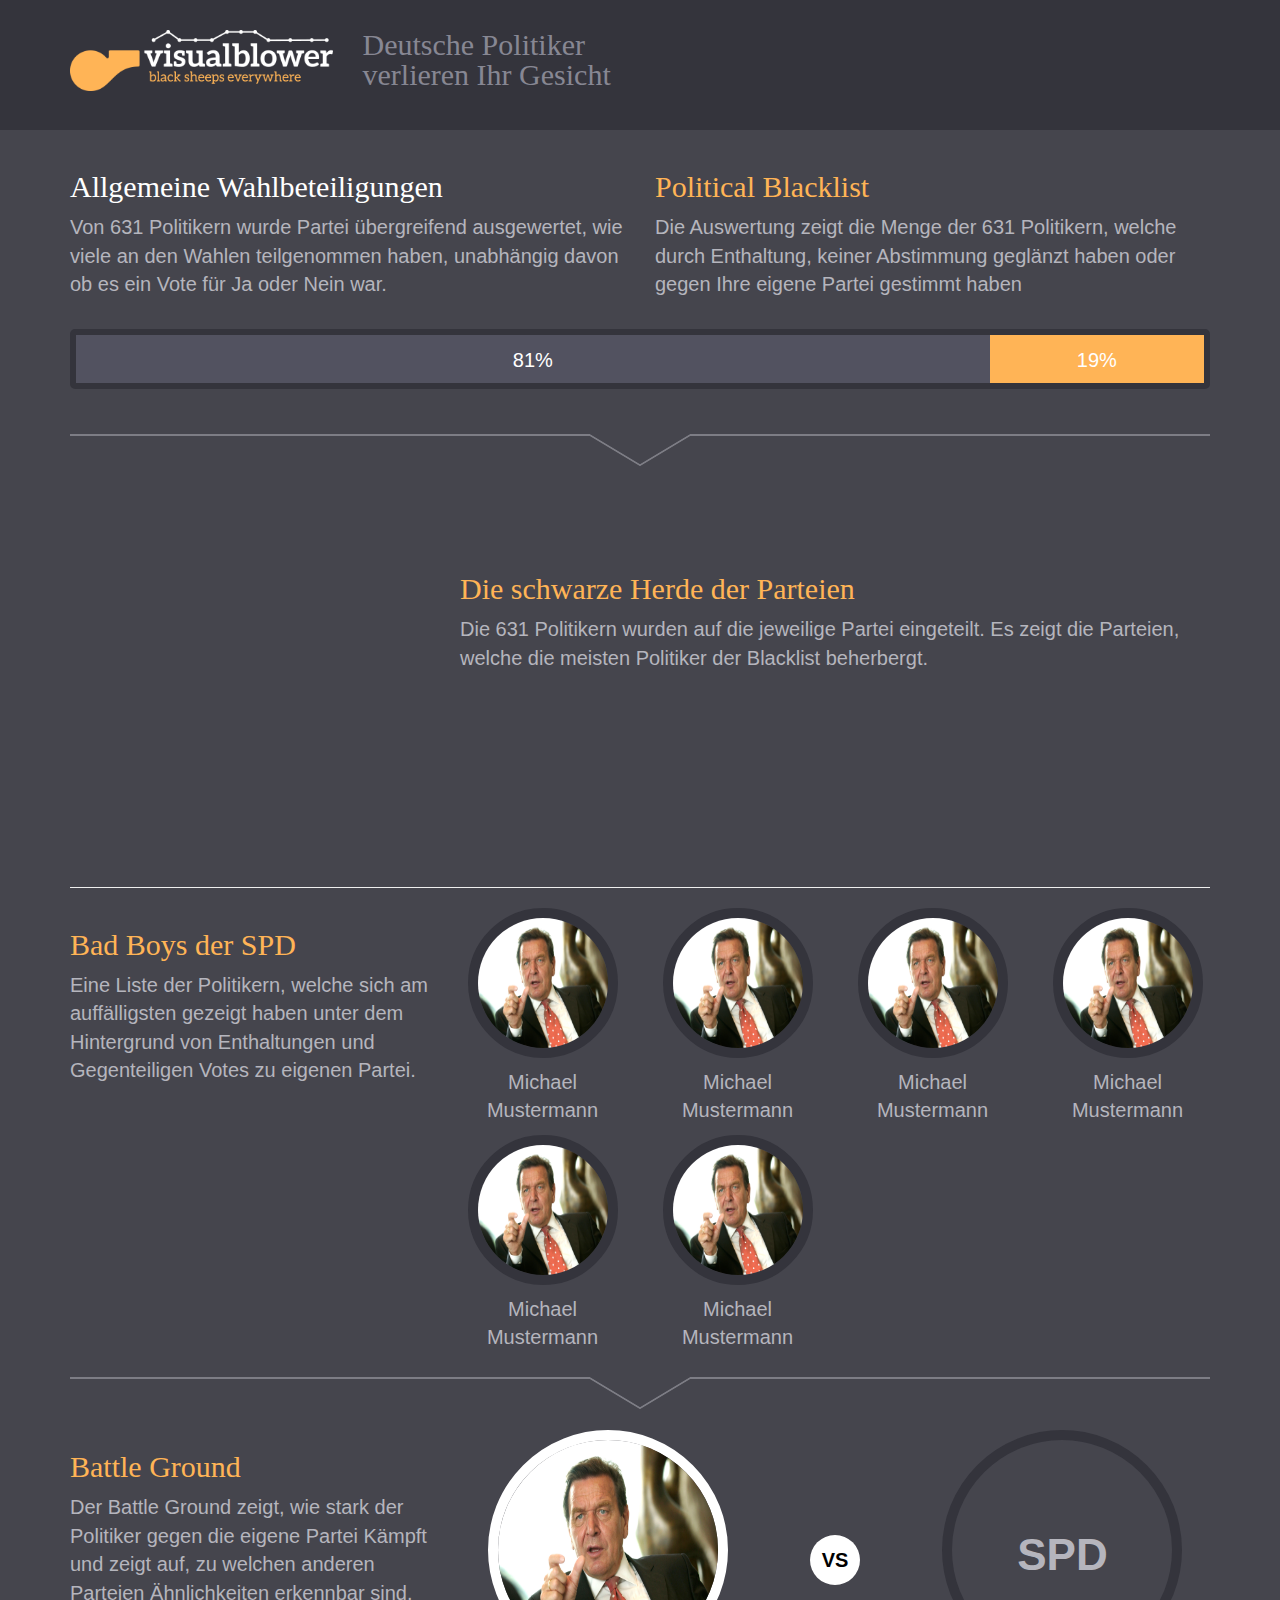
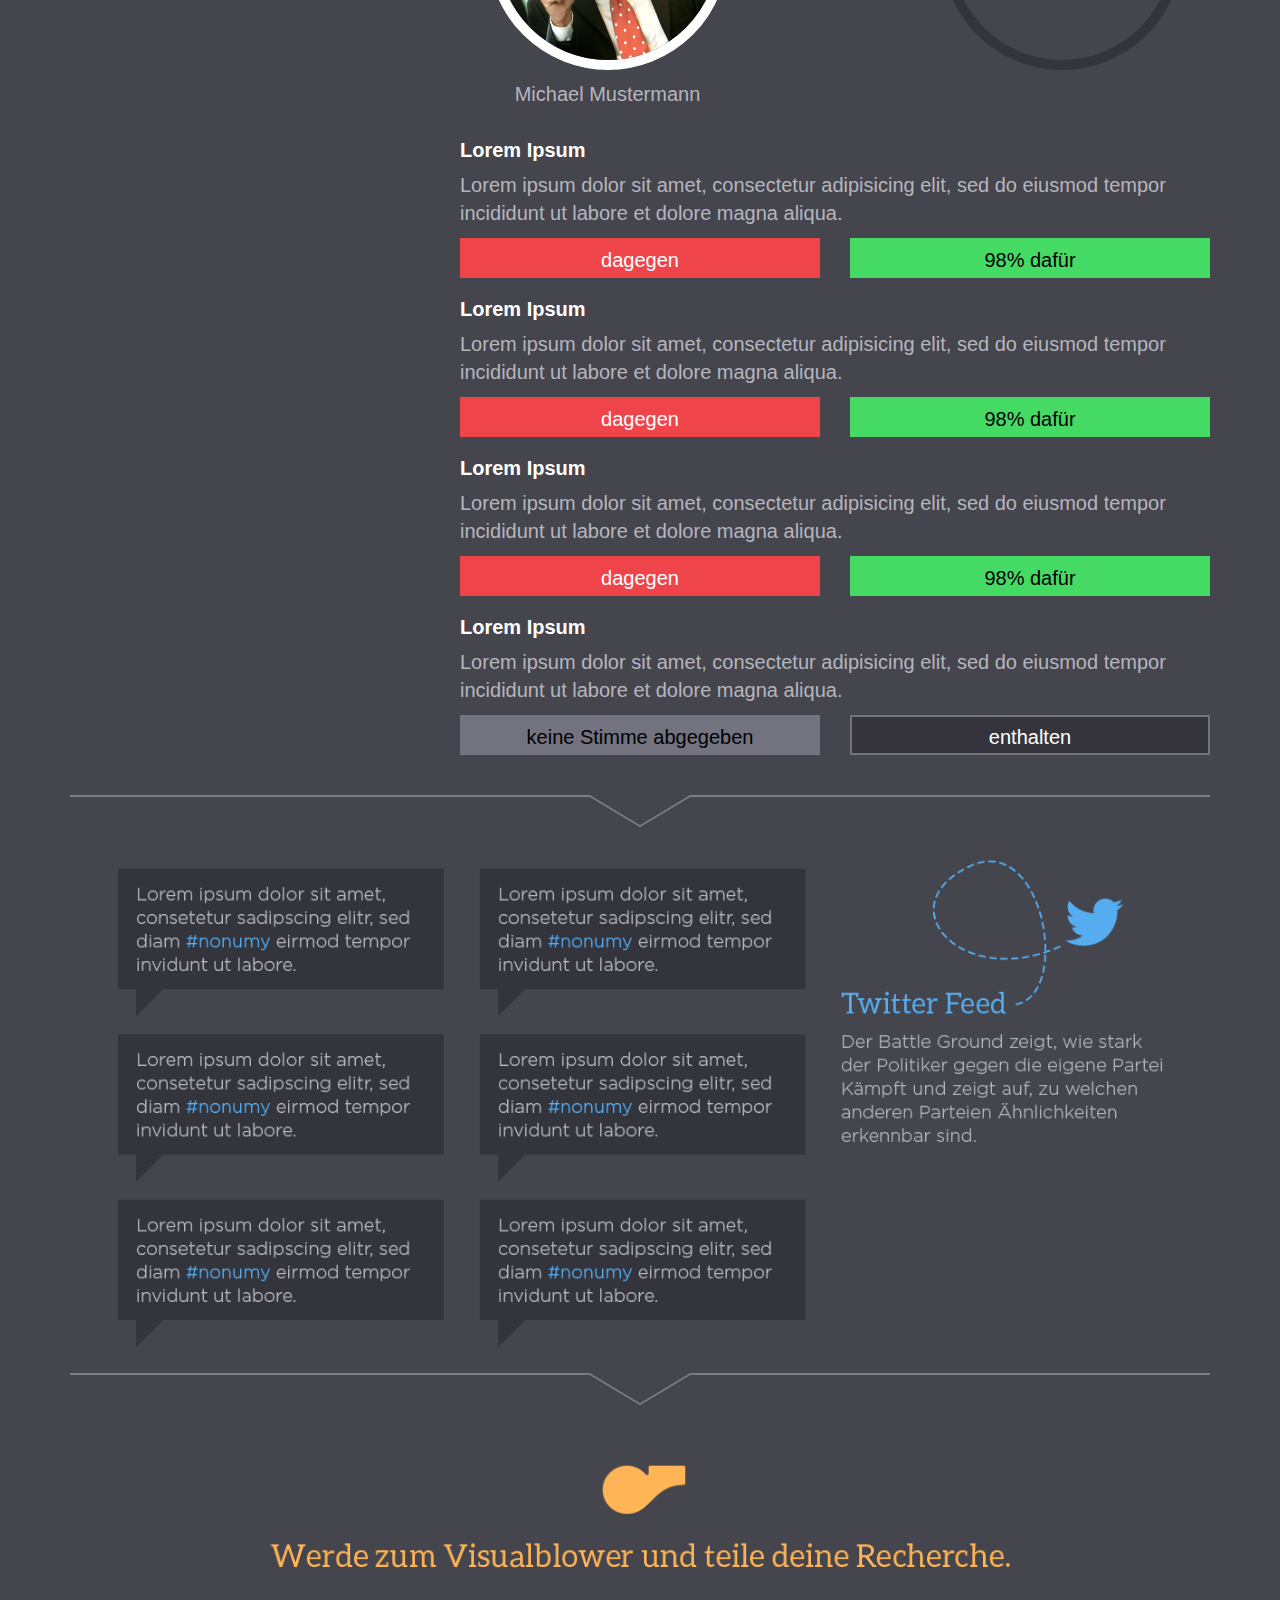
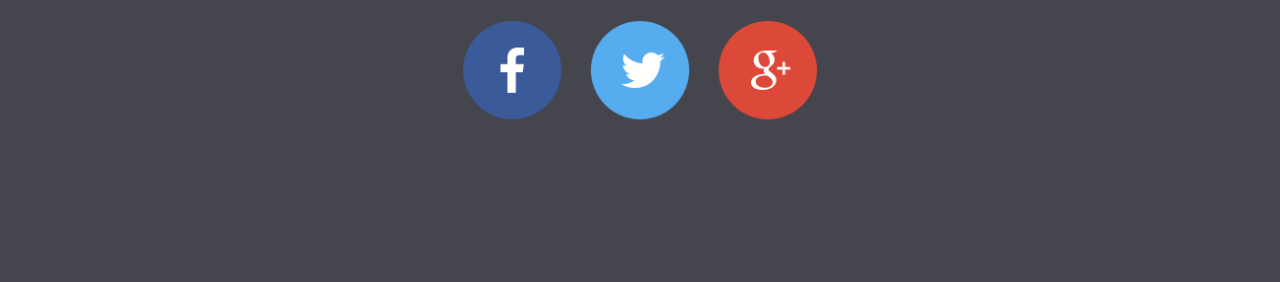
==== commit 8154d0b0: "Update markup" ====
--- a/htdocs/index3.html
+++ b/htdocs/index3.html
@@ -7,275 +7,14 @@
     <meta charset="utf-8">
     <link rel="stylesheet" href="css/bootstrap.min.css" />
     <link rel="stylesheet" href="css/bootstrap-theme.min.css" />
+    <link rel="stylesheet" href="css/application.css" />
     <link href="css/c3.css" rel="stylesheet" type="text/css" />
     <script src="js/d3.v3.min.js" charset="utf-8"></script>
     <script src="js/c3.min.js" charset="utf-8"></script>
     <script src="js/underscore.js" charset="utf-8"></script>
     <script src="js/jquery-1.11.1.min.js" charset="utf-8"></script>
     <script src="data/output.js" charset="utf-8"></script>
-    <script type="text/javascript" charset="utf-8">
-      $(function() {
-        
-        var irregularities_grouped_in_parties = c3.generate({
-          bindto: '#irregularities_grouped_in_parties_chart',
-          data: {
-            columns: [
-              ['CDU', 30],
-              ['SPD', 120],
-              ['FDP', 120],
-              ['Piraten', 120],
-              ['Grünen', 120],
-              ['Linke', 120]
-            ],
-            type: 'donut'
-          },
-          donut: {
-            onclick: function (d, i) { console.log(d, i); },
-            onmouseover: function (d, i) { console.log(d, i); },
-            onmouseout: function (d, i) { console.log(d, i); }
-          }
-        });
-        
-      });
-    </script>
-    <style type="text/css" media="screen">
-      body {
-        background-color: #45454d;
-        color: #b5b5bd;
-        font-size: 20px;
-        font-family: "Gotham-Light", "Helvetica Neue", Arial, Sans-Serif;
-      }
-      
-      .separator {
-        background-image: url("images/separator.png");
-        height: 33px;
-        background-repeat: no-repeat;
-        background-position: center;
-        margin-top: 15px;
-        margin-bottom: 20px;
-      }
-      
-      h2 {
-        font-family: Aleo, 'Helvetica Neue';
-        font-size: 30px;
-      }
-      
-      #irregularities_grouped_in_parties_chart {
-        height: 400px;
-      }
-      
-      /************************************/
-      
-      .regular-people-description {
-        
-      }
-      
-      .regular-people-description h2 {
-        color: #FFFFFF;
-      }
-      
-      .irregular-people-description {
-      }
-      
-      .irregular-people-description h2 {
-        color: #ffb456;
-      }
-      
-      .bar-chart {
-        background-color: #525260;
-        height: 60px;
-        overflow: hidden;
-        margin-bottom: 30px;
-        overflow: hidden;
-        border-radius: 5px;
-        border: 6px solid #34343c;
-        text-align: center;
-        color: #FFFFFF;
-        line-height: 50px;
-      }
-      
-      .bar-chart .regular {
-        background-color: #525260;
-        width: 75%;
-        height: 60px;
-        float: left;
-      }
-      
-      .bar-chart .irregular {
-        background-color: #ffb456;
-        width: 25%;
-        height: 60px;
-        float: left;
-      }
-      
-      
-      
-      
-      .irregularities-grouped-in-parties {
-      }
-      
-      .irregularities-grouped-in-parties h2 {
-        color: #ffb456;
-      }
-      
-      
-      
-      
-      .bad-boys {
-        
-      }
-      
-      .bad-boys h2 {
-        color: #ffb456;
-      }
-      
-      .head-with-name-label {
-        
-      }
-      
-      .head-with-name-label .head {
-        width: 150px;
-        height: 150px;
-        margin: 0 auto;
-      }
-      
-      .head-with-name-label .head img {
-        width: 150px;
-        height: 150px;
-        border-radius: 75px;
-        border: 10px solid #34343c;
-      }
-      
-      .head-with-name-label:hover .head img {
-        border: 10px solid #FFFFFF;
-      }
-      
-      .head-with-name-label .name-label {
-        text-align: center;
-        margin-bottom: 10px;
-        padding-top: 10px;
-      }
-      
-      
-      
-      .battle-ground {
-      }
-      
-      .battle-ground h2 {
-        color: #ffb456;
-      }
-      
-      
-      .versus-head-with-name-label {
-        
-      }
-      
-      .versus-head-with-name-label .head {
-        width: 240px;
-        height: 240px;
-        margin: 0 auto 0 auto;
-      }
-      
-      .versus-head-with-name-label .head img {
-        width: 240px;
-        height: 240px;
-        border-radius: 120px;
-        border: 10px solid #FFFFFF;
-      }
-      
-      .versus-head-with-name-label .name-label {
-        text-align: center;
-        margin-bottom: 10px;
-        padding-top: 10px;
-      }
-      
-      
-      
-      
-      
-      .declined div {
-        height: 40px;
-        line-height: 40px;
-        background-color: #F0444B;
-        border: 2px solid #F0444B;
-        color: #FFFFFF;
-        text-align: center;
-      }
-      
-      .accepted div {
-        height: 40px;
-        line-height: 40px;
-        background-color: #45DA64;
-        border: 2px solid #45DA64;
-        color: #000000;
-        text-align: center;
-      }
-      
-      .without-vote div {
-        height: 40px;
-        line-height: 40px;
-        background-color: #737380;
-        border: 2px solid #737380;
-        color: #000000;
-        text-align: center;
-      }
-      
-      .avoided-vote div {
-        height: 40px;
-        line-height: 40px;
-        background-color: #35343C;
-        border: 2px solid #737380;
-        color: #FFFFFF;
-        text-align: center;
-      }
-      
-      .versus-head {
-        
-      }
-      
-      .versus-label {
-      }
-      
-      .versus-label .versus-label-text {
-        width: 50px;
-        height: 50px;
-        text-align: center;
-        line-height: 50px;
-        background-color: #FFFFFF;
-        border-radius: 25px;
-        font-size: 20px;
-        color: black;
-        font-weight: bold;
-        text-transform: uppercase;
-        padding: 0;
-        margin-top: 105px;
-        margin-left: auto;
-        margin-right: auto;
-      }
-      
-      
-      .versus-party-name {
-        width: 240px;
-        height: 240px;
-        border-radius: 120px;
-        border: 10px solid #34343c;
-        text-align: center;
-        line-height: 230px;
-        font-size: 44px;
-        font-weight: bold;
-        margin: 0 auto 0 auto;
-      }
-      
-      .vote-line {
-      }
-      
-      .vote-line h3 {
-        color: #FFFFFF;
-        font-weight: bold;
-        font-size: 1em;
-      }
-      
-    </style>
+    <script type="text/javascript" charset="utf-8" src="js/application.js"></script>
   </head>
   <body>
     
@@ -292,7 +31,7 @@
         </div>
       </div>
     </div>
-    
+
     <div class="container">
       <div class="row">
         <div class="col-md-6 regular-people-description">
@@ -325,9 +64,9 @@
           <p>Die 631 Politikern wurden auf die jeweilige Partei eingeteilt. Es zeigt die Parteien, welche die meisten Politiker der Blacklist beherbergt.</p>
         </div>
       </div>
-      
-      <div class="separator"></div>
-      
+
+      <hr />
+
       <div class="row">
         <div class="col-md-4 bad-boys">
           <h2>Bad Boys der SPD</h2>
@@ -335,79 +74,79 @@
         </div>
         <div class="col-md-8">
           <div class="row">
-            
-            <div class="col-xs-3">
-              <div class="head-with-name-label">
-                <div class="head">
-                  <img src="images/head.jpg" style="width: 100%;" />
-                </div>
-                <div class="name-label">
-                  Michael Mustermann
-                </div>
-              </div>
-            </div>
-            
-            <div class="col-xs-3">
-              <div class="head-with-name-label">
-                <div class="head">
-                  <img src="images/head.jpg" style="width: 100%;" />
-                </div>
-                <div class="name-label">
-                  Michael Mustermann
-                </div>
-              </div>
-            </div>
-            
-            <div class="col-xs-3">
-              <div class="head-with-name-label">
-                <div class="head">
-                  <img src="images/head.jpg" style="width: 100%;" />
-                </div>
-                <div class="name-label">
-                  Michael Mustermann
-                </div>
-              </div>
-            </div>
-            
-            <div class="col-xs-3">
-              <div class="head-with-name-label">
-                <div class="head">
-                  <img src="images/head.jpg" style="width: 100%;" />
-                </div>
-                <div class="name-label">
-                  Michael Mustermann
-                </div>
-              </div>
-            </div>
-            
-            <div class="col-xs-3">
-              <div class="head-with-name-label">
-                <div class="head">
-                  <img src="images/head.jpg" style="width: 100%;" />
-                </div>
-                <div class="name-label">
-                  Michael Mustermann
-                </div>
-              </div>
-            </div>
-            
-            <div class="col-xs-3">
-              <div class="head-with-name-label">
-                <div class="head">
-                  <img src="images/head.jpg" style="width: 100%;" />
-                </div>
-                <div class="name-label">
-                  Michael Mustermann
-                </div>
-              </div>
-            </div>
-            
-          </div>
-        </div>
-      </div>
-      
+
+            <div class="col-xs-3">
+              <div class="head-with-name-label">
+                <div class="head">
+                  <img src="images/head.jpg" style="width: 100%;" />
+                </div>
+                <div class="name-label">
+                  Michael Mustermann
+                </div>
+              </div>
+            </div>
+
+            <div class="col-xs-3">
+              <div class="head-with-name-label">
+                <div class="head">
+                  <img src="images/head.jpg" style="width: 100%;" />
+                </div>
+                <div class="name-label">
+                  Michael Mustermann
+                </div>
+              </div>
+            </div>
+
+            <div class="col-xs-3">
+              <div class="head-with-name-label">
+                <div class="head">
+                  <img src="images/head.jpg" style="width: 100%;" />
+                </div>
+                <div class="name-label">
+                  Michael Mustermann
+                </div>
+              </div>
+            </div>
+
+            <div class="col-xs-3">
+              <div class="head-with-name-label">
+                <div class="head">
+                  <img src="images/head.jpg" style="width: 100%;" />
+                </div>
+                <div class="name-label">
+                  Michael Mustermann
+                </div>
+              </div>
+            </div>
+
+            <div class="col-xs-3">
+              <div class="head-with-name-label">
+                <div class="head">
+                  <img src="images/head.jpg" style="width: 100%;" />
+                </div>
+                <div class="name-label">
+                  Michael Mustermann
+                </div>
+              </div>
+            </div>
+
+            <div class="col-xs-3">
+              <div class="head-with-name-label">
+                <div class="head">
+                  <img src="images/head.jpg" style="width: 100%;" />
+                </div>
+                <div class="name-label">
+                  Michael Mustermann
+                </div>
+              </div>
+            </div>
+
+          </div>
+        </div>
+      </div>
+
       <div class="separator"></div>
-      
+
       <div class="row">
         <div class="col-md-4 battle-ground">
           <h2>Battle Ground</h2>
@@ -416,8 +155,8 @@
         <div class="col-md-8">
           <div class="row">
             <div class="col-md-5 versus-head">
-              
-              
+
+
               <div class="versus-head-with-name-label">
                 <div class="head">
                   <img src="images/head.jpg" style="width: 100%;" />
@@ -426,26 +165,26 @@
                   Michael Mustermann
                 </div>
               </div>
-              
-            </div>
-            
-            
-            
+
+            </div>
+
+
+
             <div class="col-md-2 versus-label">
               <div class="versus-label-text">
                 vs
               </div>
             </div>
-            
-            
+
+
             <div class="col-md-5 versus-party">
-              
-              
+
+
               <div class="versus-party-name">
                 SPD
               </div>
-              
-              
+
+
             </div>
           </div>
           <div class="row vote-line">
@@ -518,8 +257,11 @@
         </div>
       </div>
       
+      <br />
+      <br />
+      <br />
     </div>
-    
-    
+
+
   </body>
-</html>+</html>
--- a/htdocs/css/application.css
+++ b/htdocs/css/application.css
@@ -0,0 +1,234 @@
+body {
+  background-color: #45454d;
+  color: #b5b5bd;
+  font-size: 20px;
+  font-family: "Gotham-Light", "Helvetica Neue", Arial, Sans-Serif;
+}
+
+.separator {
+  background-image: url("../images/separator.png");
+  height: 33px;
+  background-repeat: no-repeat;
+  background-position: center;
+  margin-top: 15px;
+  margin-bottom: 20px;
+}
+h2 {
+  font-family: Aleo, 'Helvetica Neue';
+  font-size: 30px;
+}
+
+#irregularities_grouped_in_parties_chart {
+  height: 400px;
+}
+
+/************************************/
+
+.regular-people-description {
+
+}
+
+.regular-people-description h2 {
+  color: #FFFFFF;
+}
+
+.irregular-people-description {
+}
+
+.irregular-people-description h2 {
+  color: #ffb456;
+}
+
+.bar-chart {
+  background-color: #525260;
+  height: 60px;
+  overflow: hidden;
+  margin-bottom: 30px;
+  overflow: hidden;
+  border-radius: 5px;
+  border: 6px solid #34343c;
+  text-align: center;
+  color: #FFFFFF;
+  line-height: 50px;
+}
+
+.bar-chart .regular {
+  background-color: #525260;
+  width: 75%;
+  height: 60px;
+  float: left;
+}
+
+.bar-chart .irregular {
+  background-color: #ffb456;
+  width: 25%;
+  height: 60px;
+  float: left;
+}
+
+
+
+
+.irregularities-grouped-in-parties {
+}
+
+.irregularities-grouped-in-parties h2 {
+  color: #ffb456;
+}
+
+
+
+
+.bad-boys {
+
+}
+
+.bad-boys h2 {
+  color: #ffb456;
+}
+
+.head-with-name-label {
+
+}
+
+.head-with-name-label .head {
+  width: 150px;
+  height: 150px;
+  margin: 0 auto;
+}
+
+.head-with-name-label .head img {
+  width: 150px;
+  height: 150px;
+  border-radius: 75px;
+  border: 10px solid #34343c;
+}
+
+.head-with-name-label:hover .head img {
+  border: 10px solid #FFFFFF;
+}
+
+.head-with-name-label .name-label {
+  text-align: center;
+  margin-bottom: 10px;
+  padding-top: 10px;
+}
+
+
+
+.battle-ground {
+}
+
+.battle-ground h2 {
+  color: #ffb456;
+}
+
+
+.versus-head-with-name-label {
+
+}
+
+.versus-head-with-name-label .head {
+  width: 240px;
+  height: 240px;
+  margin: 0 auto 0 auto;
+}
+
+.versus-head-with-name-label .head img {
+  width: 240px;
+  height: 240px;
+  border-radius: 120px;
+  border: 10px solid #FFFFFF;
+}
+
+.versus-head-with-name-label .name-label {
+  text-align: center;
+  margin-bottom: 10px;
+  padding-top: 10px;
+}
+
+
+
+
+
+.declined div {
+  height: 40px;
+  line-height: 40px;
+  background-color: #F0444B;
+  border: 2px solid #F0444B;
+  color: #FFFFFF;
+  text-align: center;
+}
+
+.accepted div {
+  height: 40px;
+  line-height: 40px;
+  background-color: #45DA64;
+  border: 2px solid #45DA64;
+  color: #000000;
+  text-align: center;
+}
+
+.without-vote div {
+  height: 40px;
+  line-height: 40px;
+  background-color: #737380;
+  border: 2px solid #737380;
+  color: #000000;
+  text-align: center;
+}
+
+.avoided-vote div {
+  height: 40px;
+  line-height: 40px;
+  background-color: #35343C;
+  border: 2px solid #737380;
+  color: #FFFFFF;
+  text-align: center;
+}
+
+.versus-head {
+
+}
+
+.versus-label {
+}
+
+.versus-label .versus-label-text {
+  width: 50px;
+  height: 50px;
+  text-align: center;
+  line-height: 50px;
+  background-color: #FFFFFF;
+  border-radius: 25px;
+  font-size: 20px;
+  color: black;
+  font-weight: bold;
+  text-transform: uppercase;
+  padding: 0;
+  margin-top: 105px;
+  margin-left: auto;
+  margin-right: auto;
+}
+
+
+.versus-party-name {
+  width: 240px;
+  height: 240px;
+  border-radius: 120px;
+  border: 10px solid #34343c;
+  text-align: center;
+  line-height: 230px;
+  font-size: 44px;
+  font-weight: bold;
+  margin: 0 auto 0 auto;
+}
+
+.vote-line {
+}
+
+.vote-line h3 {
+  color: #FFFFFF;
+  font-weight: bold;
+  font-size: 1em;
+}
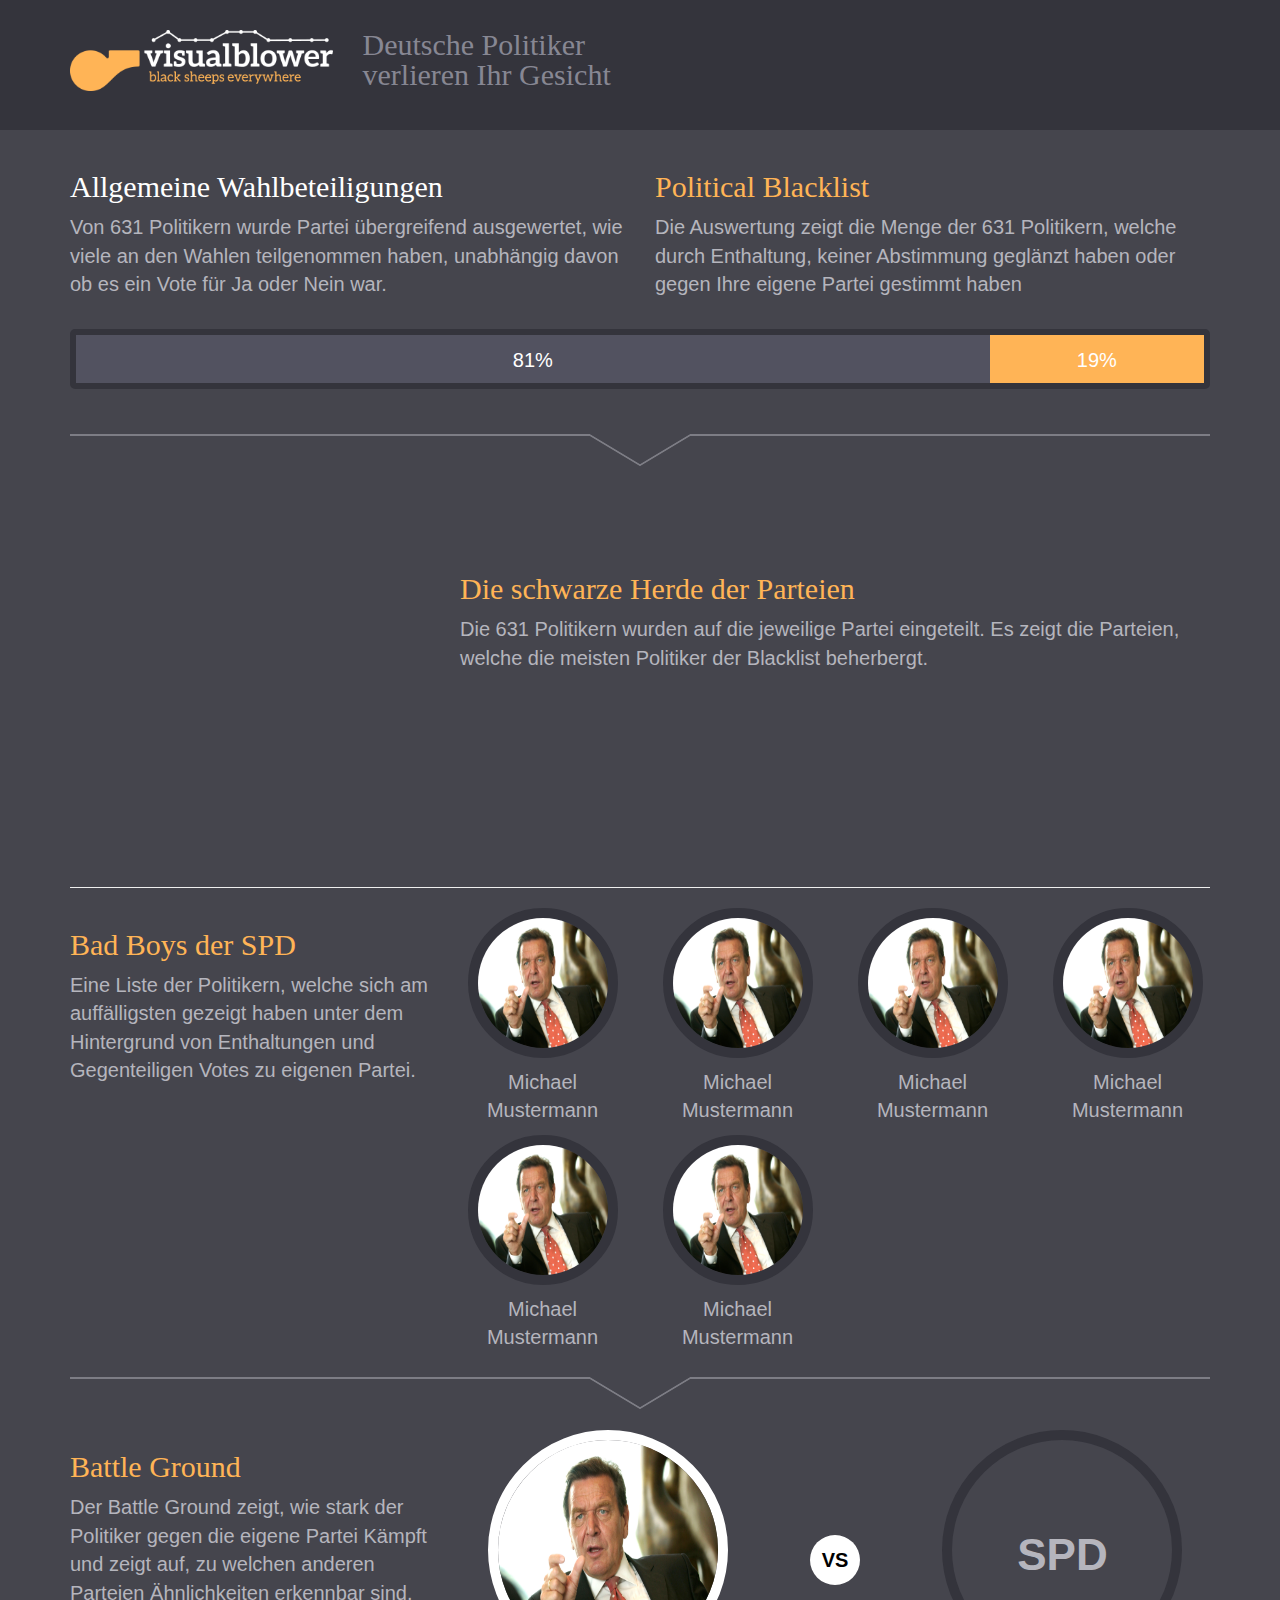
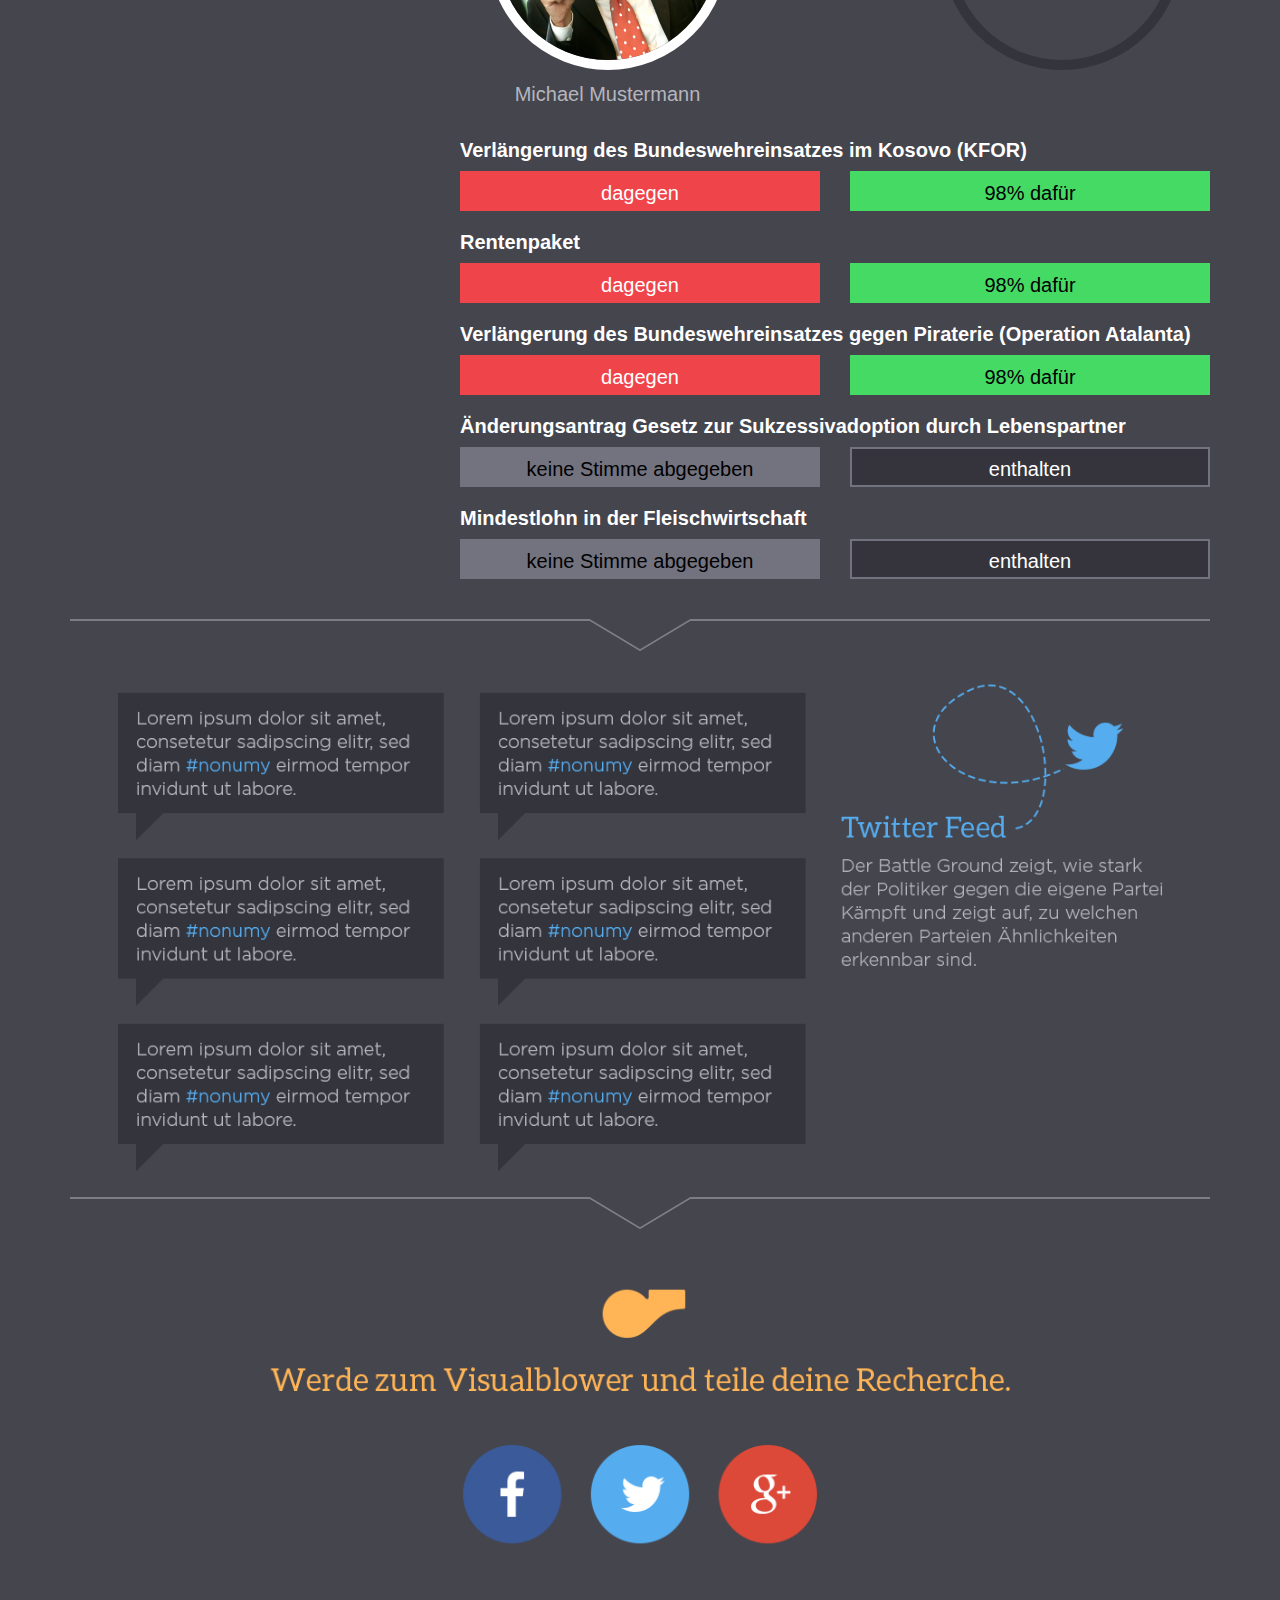
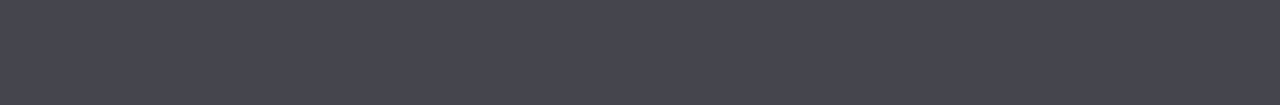
==== commit 185f91c4: "Add fake texts" ====
--- a/htdocs/index3.html
+++ b/htdocs/index3.html
@@ -189,8 +189,7 @@
           </div>
           <div class="row vote-line">
             <div class="col-md-12">
-              <h3>Lorem Ipsum</h3>
-              <p>Lorem ipsum dolor sit amet, consectetur adipisicing elit, sed do eiusmod tempor incididunt ut labore et dolore magna aliqua. </p>
+              <h3>Verlängerung des Bundeswehreinsatzes im Kosovo (KFOR)</h3>
             </div>
             <div class="col-md-6 declined">
               <div>dagegen</div>
@@ -201,8 +200,7 @@
           </div>
           <div class="row vote-line">
             <div class="col-md-12">
-              <h3>Lorem Ipsum</h3>
-              <p>Lorem ipsum dolor sit amet, consectetur adipisicing elit, sed do eiusmod tempor incididunt ut labore et dolore magna aliqua. </p>
+              <h3>Rentenpaket</h3>
             </div>
             <div class="col-md-6 declined">
               <div>dagegen</div>
@@ -213,8 +211,7 @@
           </div>
           <div class="row vote-line">
             <div class="col-md-12">
-              <h3>Lorem Ipsum</h3>
-              <p>Lorem ipsum dolor sit amet, consectetur adipisicing elit, sed do eiusmod tempor incididunt ut labore et dolore magna aliqua. </p>
+              <h3>Verlängerung des Bundeswehreinsatzes gegen Piraterie (Operation Atalanta)</h3>
             </div>
             <div class="col-md-6 declined">
               <div>dagegen</div>
@@ -225,8 +222,18 @@
           </div>
           <div class="row vote-line">
             <div class="col-md-12">
-              <h3>Lorem Ipsum</h3>
-              <p>Lorem ipsum dolor sit amet, consectetur adipisicing elit, sed do eiusmod tempor incididunt ut labore et dolore magna aliqua. </p>
+              <h3>Änderungsantrag Gesetz zur Sukzessivadoption durch Lebenspartner</h3>
+            </div>
+            <div class="col-md-6 without-vote">
+              <div>keine Stimme abgegeben</div>
+            </div>
+            <div class="col-md-6 avoided-vote">
+              <div>enthalten</div>
+            </div>
+          </div>
+          <div class="row vote-line">
+            <div class="col-md-12">
+              <h3>Mindestlohn in der Fleischwirtschaft</h3>
             </div>
             <div class="col-md-6 without-vote">
               <div>keine Stimme abgegeben</div>
--- a/htdocs/css/application.css
+++ b/htdocs/css/application.css
@@ -57,6 +57,7 @@
   width: 75%;
   height: 60px;
   float: left;
+  cursor: not-allowed;
 }
 
 .bar-chart .irregular {
@@ -64,9 +65,13 @@
   width: 25%;
   height: 60px;
   float: left;
-}
-
-
+  cursor: pointer;
+}
+
+.bar-chart .irregular:hover {
+  background-color: #FFFFFF;
+  color: #000000;
+}
 
 
 .irregularities-grouped-in-parties {
@@ -88,7 +93,7 @@
 }
 
 .head-with-name-label {
-
+  cursor: pointer;
 }
 
 .head-with-name-label .head {
@@ -232,3 +237,12 @@
   font-weight: bold;
   font-size: 1em;
 }
+
+
+.c3-legend-item text {
+  fill: #FFFFFF;
+}
+
+.c3-shape.c3-arc {
+  stroke: #35343C;
+}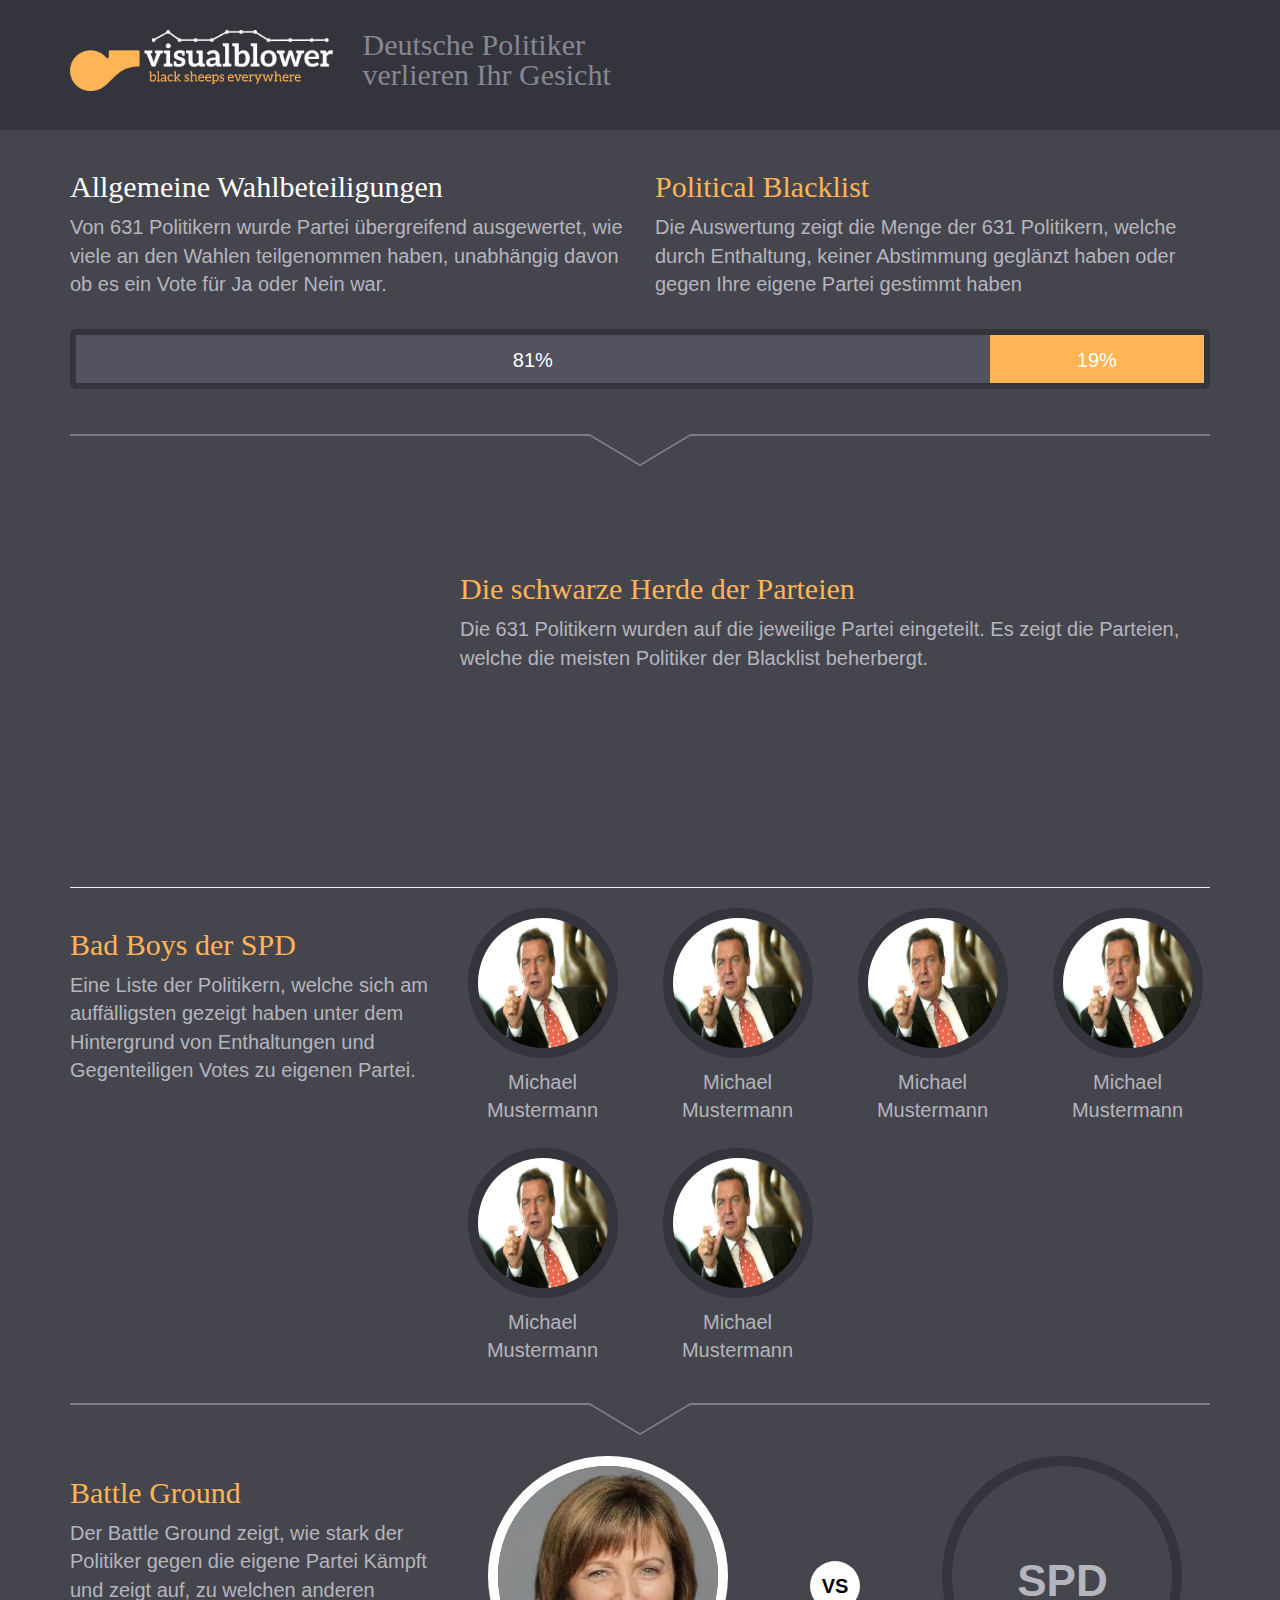
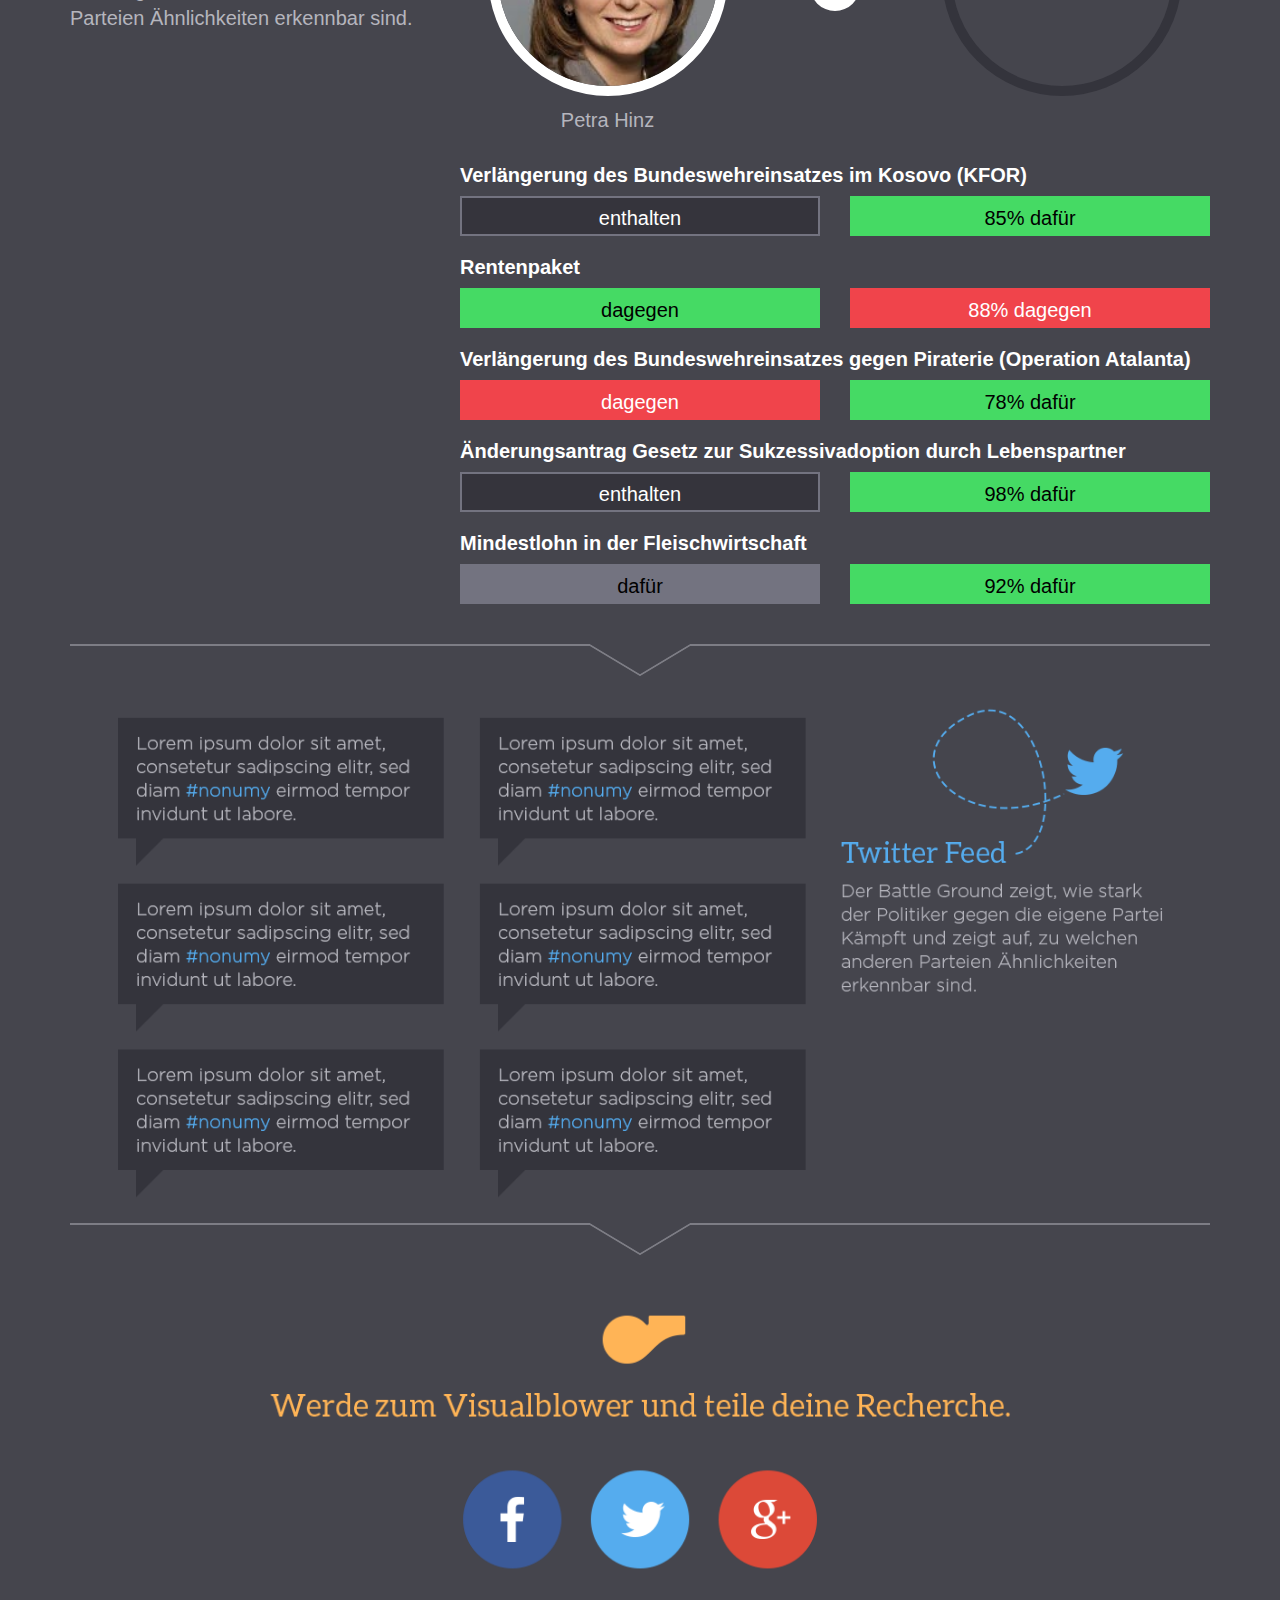
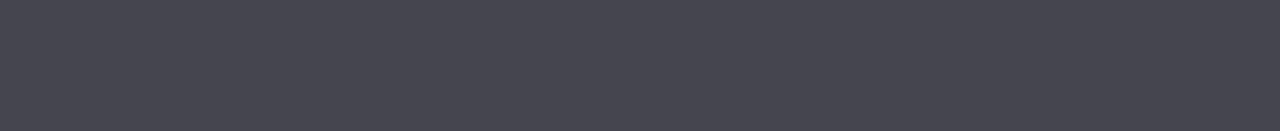
==== commit 2638865f: "Update texts" ====
--- a/htdocs/index3.html
+++ b/htdocs/index3.html
@@ -159,10 +159,10 @@
 
               <div class="versus-head-with-name-label">
                 <div class="head">
-                  <img src="images/head.jpg" style="width: 100%;" />
-                </div>
-                <div class="name-label">
-                  Michael Mustermann
+                  <img src="images/head/ad7ea26d-f168-41e3-ab09-de62d3d7d53b.jpg" style="width: 100%;" />
+                </div>
+                <div class="name-label">
+                  Petra Hinz
                 </div>
               </div>
 
@@ -191,55 +191,55 @@
             <div class="col-md-12">
               <h3>Verlängerung des Bundeswehreinsatzes im Kosovo (KFOR)</h3>
             </div>
+            <div class="col-md-6 avoided-vote">
+              <div>enthalten</div>
+            </div>
+            <div class="col-md-6 accepted">
+              <div>85% dafür</div>
+            </div>
+          </div>
+          <div class="row vote-line">
+            <div class="col-md-12">
+              <h3>Rentenpaket</h3>
+            </div>
+            <div class="col-md-6 accepted">
+              <div>dagegen</div>
+            </div>
+            <div class="col-md-6 declined">
+              <div>88% dagegen</div>
+            </div>
+          </div>
+          <div class="row vote-line">
+            <div class="col-md-12">
+              <h3>Verlängerung des Bundeswehreinsatzes gegen Piraterie (Operation Atalanta)</h3>
+            </div>
             <div class="col-md-6 declined">
               <div>dagegen</div>
             </div>
             <div class="col-md-6 accepted">
-              <div>98% dafür</div>
-            </div>
-          </div>
-          <div class="row vote-line">
-            <div class="col-md-12">
-              <h3>Rentenpaket</h3>
-            </div>
-            <div class="col-md-6 declined">
-              <div>dagegen</div>
-            </div>
-            <div class="col-md-6 accepted">
-              <div>98% dafür</div>
-            </div>
-          </div>
-          <div class="row vote-line">
-            <div class="col-md-12">
-              <h3>Verlängerung des Bundeswehreinsatzes gegen Piraterie (Operation Atalanta)</h3>
-            </div>
-            <div class="col-md-6 declined">
-              <div>dagegen</div>
-            </div>
-            <div class="col-md-6 accepted">
-              <div>98% dafür</div>
+              <div>78% dafür</div>
             </div>
           </div>
           <div class="row vote-line">
             <div class="col-md-12">
               <h3>Änderungsantrag Gesetz zur Sukzessivadoption durch Lebenspartner</h3>
-            </div>
-            <div class="col-md-6 without-vote">
-              <div>keine Stimme abgegeben</div>
             </div>
             <div class="col-md-6 avoided-vote">
               <div>enthalten</div>
             </div>
+            <div class="col-md-6 accepted">
+              <div>98% dafür</div>
+            </div>
           </div>
           <div class="row vote-line">
             <div class="col-md-12">
               <h3>Mindestlohn in der Fleischwirtschaft</h3>
             </div>
             <div class="col-md-6 without-vote">
-              <div>keine Stimme abgegeben</div>
-            </div>
-            <div class="col-md-6 avoided-vote">
-              <div>enthalten</div>
+              <div>dafür</div>
+            </div>
+            <div class="col-md-6 accepted">
+              <div>92% dafür</div>
             </div>
           </div>
         </div>
--- a/htdocs/css/application.css
+++ b/htdocs/css/application.css
@@ -117,6 +117,8 @@
   text-align: center;
   margin-bottom: 10px;
   padding-top: 10px;
+  height: 80px;
+  overflow: hidden;
 }
 
 
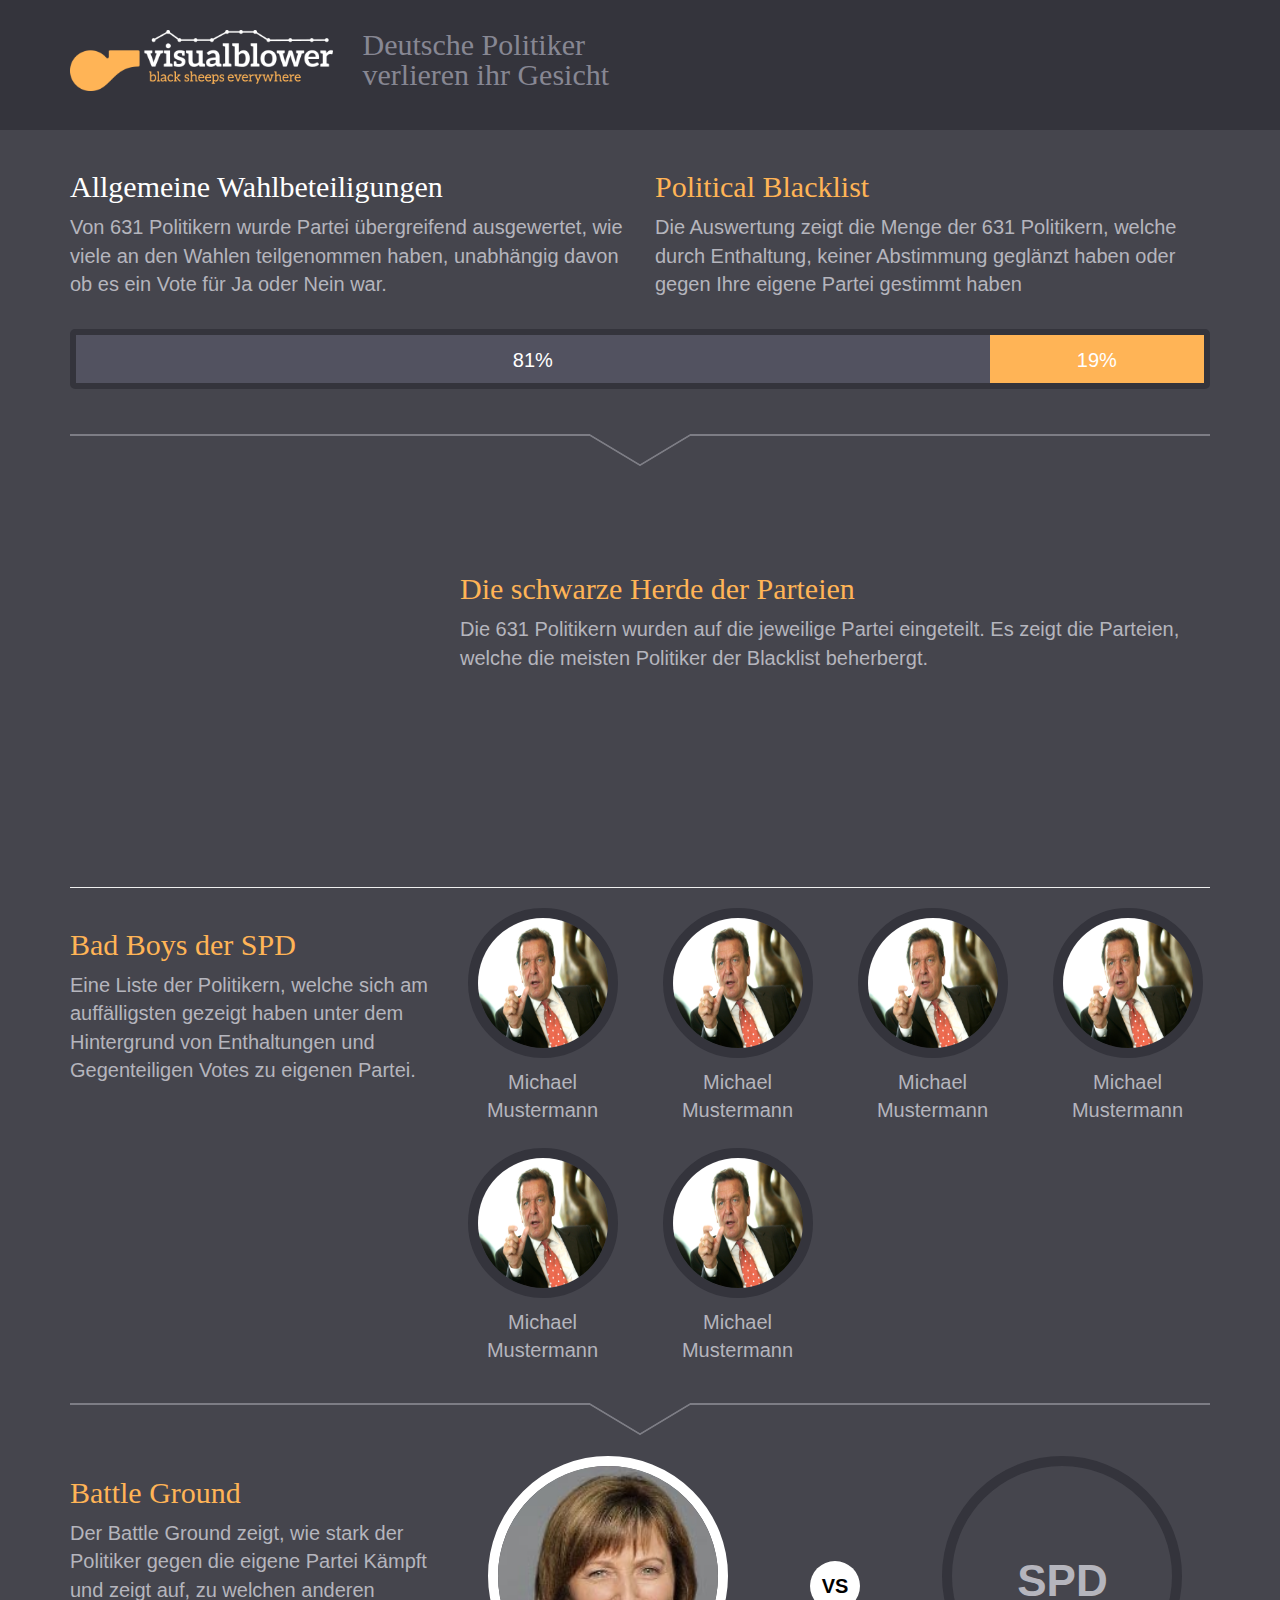
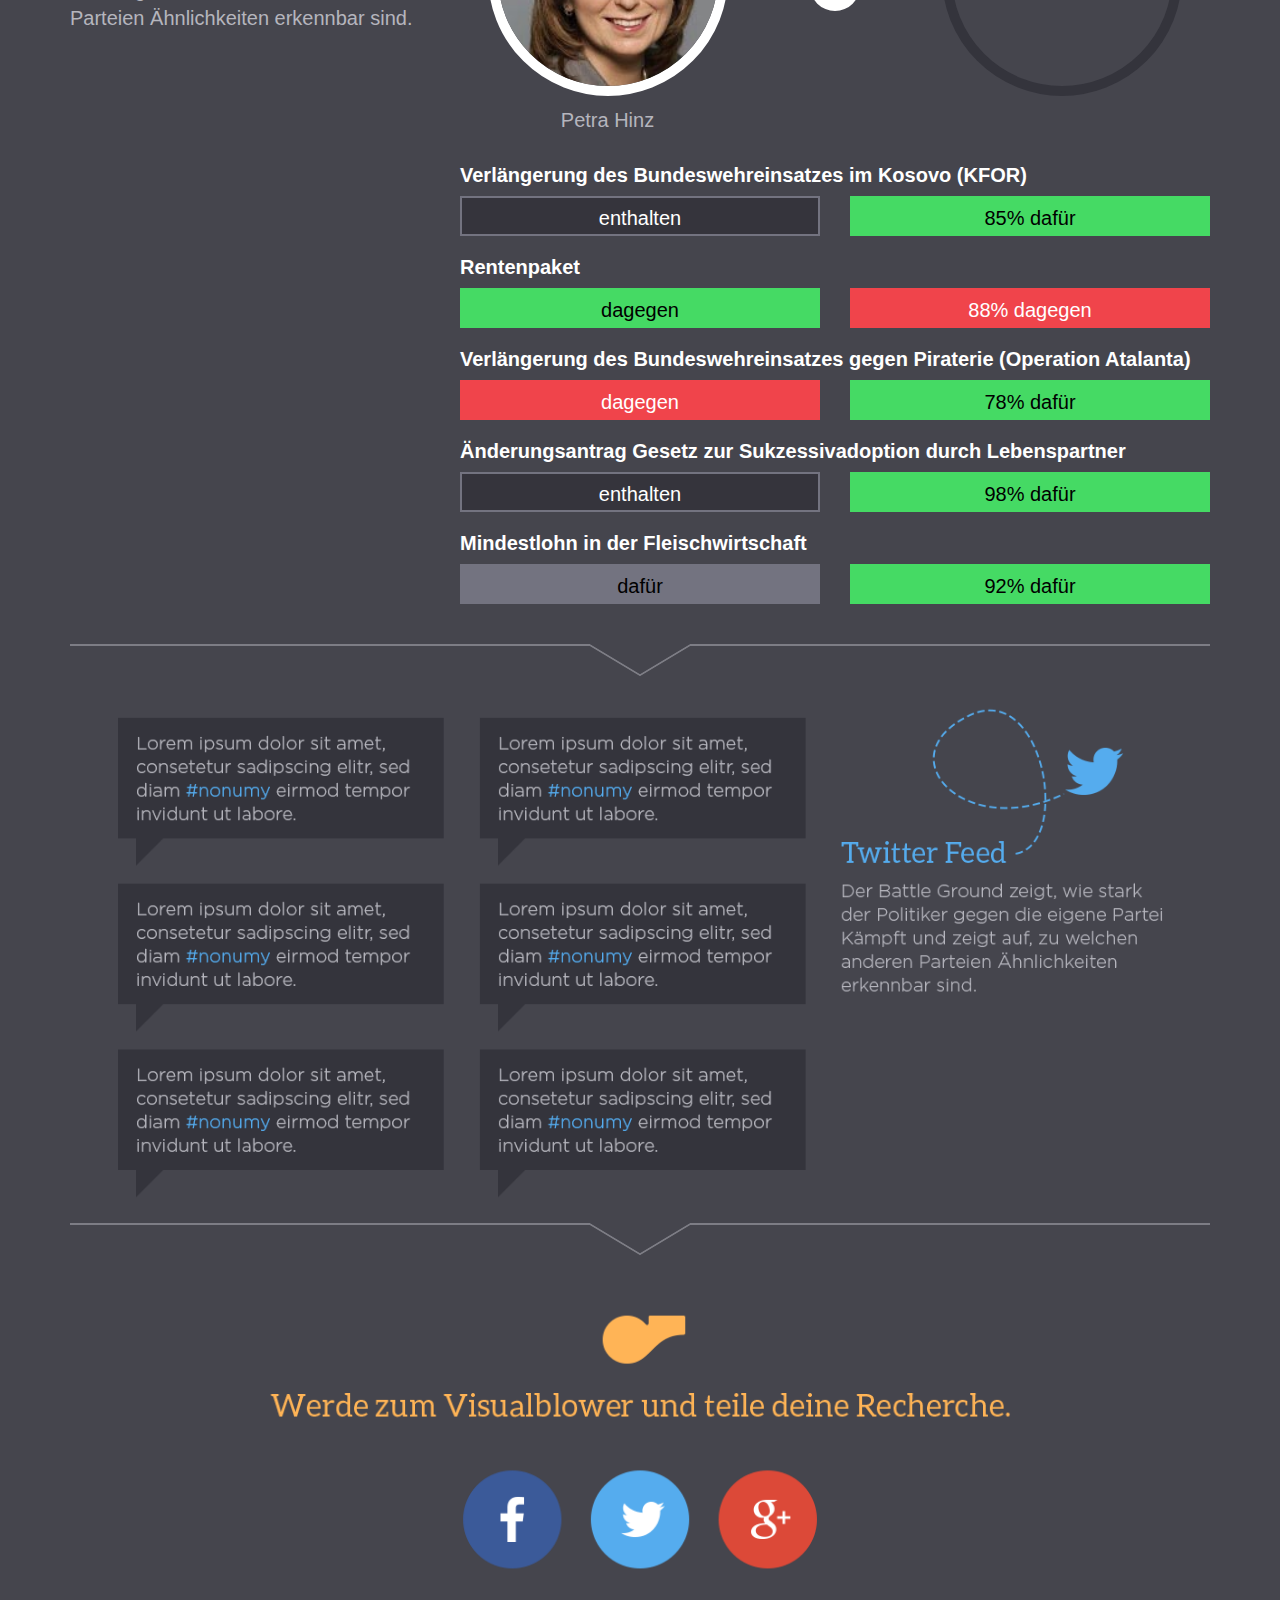
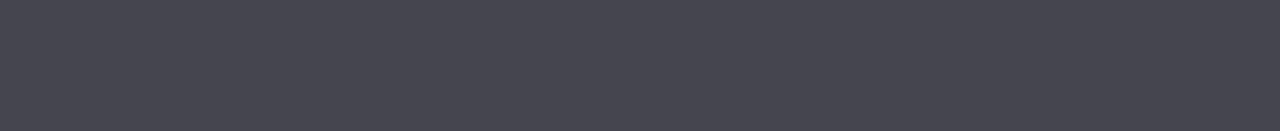
==== commit 6dc80763: "Fix type, return party (forgot to push)" ====
--- a/htdocs/index3.html
+++ b/htdocs/index3.html
@@ -26,7 +26,7 @@
           </div>
           <div class="col-md-9" style="color: #878793; font-family: Aleo, 'Helvetica Neue'; font-size: 30px; font-weight: 400; line-height: 1em;">
             <p>Deutsche Politiker<br />
-            verlieren Ihr Gesicht</p>
+            verlieren ihr Gesicht</p>
           </div>
         </div>
       </div>
@@ -69,7 +69,7 @@
 
       <div class="row">
         <div class="col-md-4 bad-boys">
-          <h2>Bad Boys der SPD</h2>
+          <h2>Bad Boys der <span class="party">SPD</span></h2>
           <p>Eine Liste der Politikern, welche sich am auffälligsten gezeigt haben unter dem Hintergrund von Enthaltungen und Gegenteiligen Votes zu eigenen Partei.</p>
         </div>
         <div class="col-md-8">
